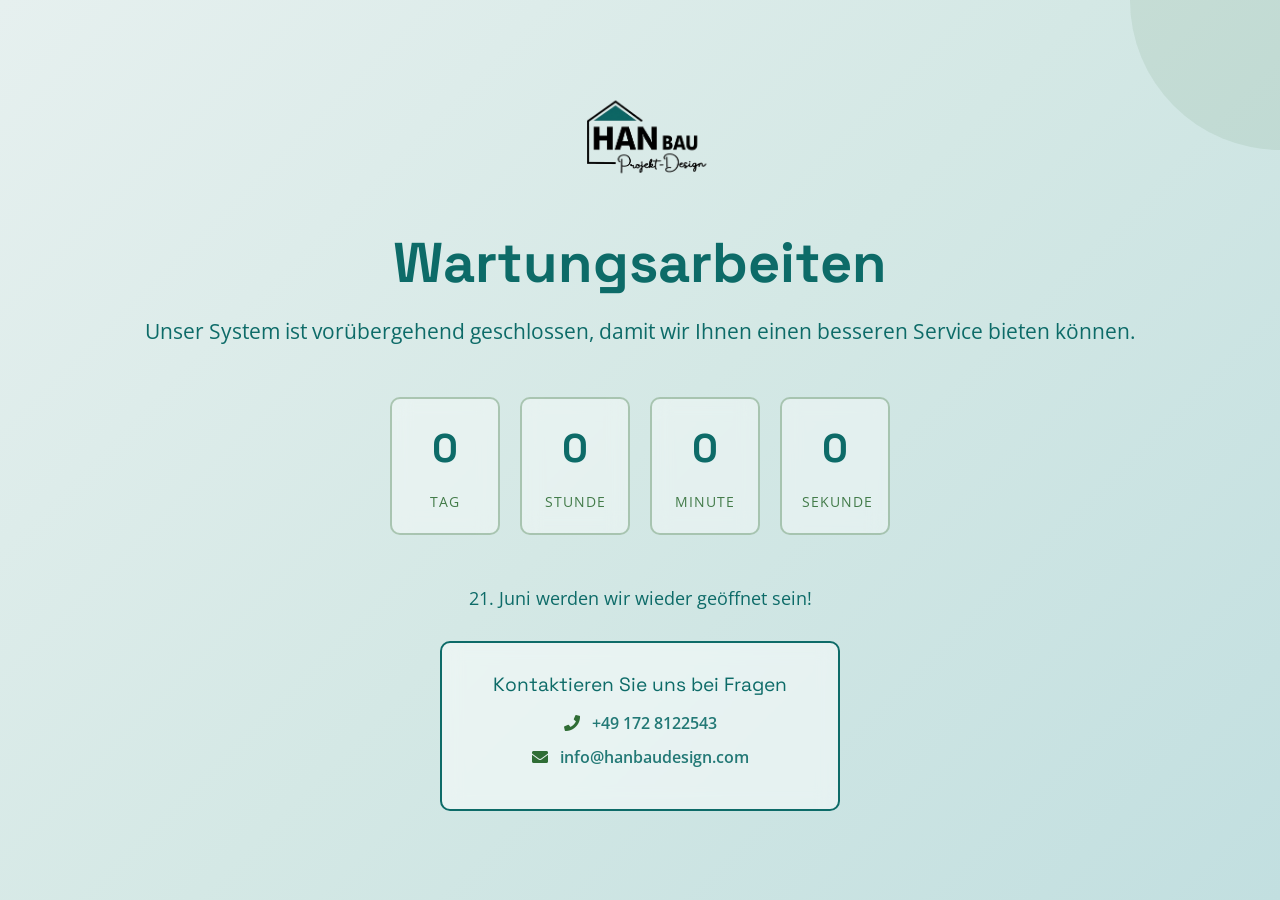
==== index.html @ e03d4353 "maintenance mode" ====
<!DOCTYPE html>
<html lang="en">

<head>
    <meta charset="utf-8">
    <title>HANBAU Project - Design</title>
    <meta content="width=device-width, initial-scale=1.0" name="viewport">
    <meta content="" name="keywords">
    <meta content="" name="description">
    <script>
        // Bakım modu aktif ise maintenance.html'e yönlendir
        const maintenanceMode = true; // false yaparak kapat
        if (maintenanceMode) {
            window.location.href = '/maintenance.html';
        }
    </script>
    <!-- Favicon -->
    <link href="img/favicon.ico" rel="icon">

    <!-- Google Web Fonts -->
    <link rel="preconnect" href="https://fonts.googleapis.com">
    <link rel="preconnect" href="https://fonts.gstatic.com" crossorigin>
    <link href="https://fonts.googleapis.com/css2?family=Open+Sans&family=Space+Grotesk&display=swap" rel="stylesheet">

    <!-- Icon Font Stylesheet -->
    <link href="https://cdnjs.cloudflare.com/ajax/libs/font-awesome/5.10.0/css/all.min.css" rel="stylesheet">
    <link href="https://cdn.jsdelivr.net/npm/bootstrap-icons@1.4.1/font/bootstrap-icons.css" rel="stylesheet">

    <!-- Libraries Stylesheet -->
    <link href="lib/animate/animate.min.css" rel="stylesheet">
    <link href="lib/owlcarousel/assets/owl.carousel.min.css" rel="stylesheet">

    <!-- Customized Bootstrap Stylesheet -->
    <link href="css/bootstrap.min.css" rel="stylesheet">

    <!-- Template Stylesheet -->
    <link href="css/style.css" rel="stylesheet">
</head>

<body>
    <!-- Spinner Start -->
    <div id="spinner"
        class="show bg-white position-fixed translate-middle w-100 vh-100 top-50 start-50 d-flex align-items-center justify-content-center">
        <div class="spinner-grow text-primary" style="width: 3rem; height: 3rem;" role="status">
            <span class="sr-only">Loading...</span>
        </div>
    </div>
    <!-- Spinner End -->


    <!-- Navbar Start -->
    <div class="container-fluid sticky-top">
        <div class="container">
            <nav class="navbar navbar-expand-lg navbar-light border-bottom border-2 border-white py-0">
                <div class="container-fluid p-0"> <a href="index.html"
                        class="navbar-brand d-flex align-items-center m-0 p-0" style="line-height: 0;">
                        <img class="img-fluid" src="img/hanbau.png" alt="HANBAU Logo"
                            style="height: 100px; width: auto; margin-top: -5px; margin-bottom: -5px;">


                    </a>
                    <button type="button" class="navbar-toggler ms-auto me-0" data-bs-toggle="collapse"
                        data-bs-target="#navbarCollapse">
                        <span class="navbar-toggler-icon"> </span>
                    </button>
                    <!-- 
                <div class="collapse navbar-collapse" id="navbarCollapse">
                    <div class="navbar-nav ms-auto">
                        <a href="index.html" class="nav-item nav-link active">Starseite</a>
                        <a href="about.html" class="nav-item nav-link">Über Uns</a>
                        <a href="service.html" class="nav-item nav-link">Dienstleistungen</a>
                        <a href="project.html" class="nav-item nav-link">Projects</a>
                        <div class="nav-item dropdown">
                            <a href="#!" class="nav-link dropdown-toggle" data-bs-toggle="dropdown">Pages</a>
                            <div class="dropdown-menu bg-light mt-2">
                                <a href="feature.html" class="dropdown-item">Features</a>
                                <a href="team.html" class="dropdown-item">Our Team</a>
                                <a href="testimonial.html" class="dropdown-item">Testimonial</a>
                                <a href="404.html" class="dropdown-item">404 Page</a>
                            </div>
                        </div>
                        <a href="contact.html" class="nav-item nav-link">Kontakt</a>
                    </div>
                </div> -->
            </nav>
        </div>
    </div>
    <!-- Navbar End -->
    <!-- Brand Bar Start -->
    <div class="container-fluid bg-light py-2">
        <div class="container">
            <div class="d-flex justify-content-end">
                <a class="btn btn-primary btn-sm px-3 me-2" href="pdf/seramiksan.pdf" target="_blank">Seramiksan</a>
                <a class="btn btn-primary btn-sm px-3" href="pdf/turco.pdf" target="_blank">Turco</a>
            </div>
        </div>
    </div>
    <!-- Brand Bar End -->

    <!-- Hero Start -->
    <div class="container-fluid pb-5 hero-header bg-light mb-5">
        <div class="container py-5">
            <div class="row g-5 align-items-center mb-5">
                <div class="col-lg-6">
                    <h3 class="display-1 mb-4 animated slideInRight">Willkommen bei <span
                            class="text-primary">HANBAU</span>
                    </h3>
                    <h5 class="d-inline-block border border-3 border-white py-3 px-5 mb-0 animated slideInRight">
                        Renovierung, Design & Import aus einer Hand in München. </h5>
                </div>
                <div class="col-lg-6">
                    <div class="owl-carousel header-carousel animated fadeIn">
                        <img class="img-fluid" src="img/hero-slider-1.jpg" alt="">
                        <img class="img-fluid" src="img/hero-slider-2.jpg" alt="">
                        <img class="img-fluid" src="img/hero-slider-3.jpg" alt="">
                    </div>
                </div>
            </div>
            <div class="row g-5 animated fadeIn">
                <div class="col-md-6 col-lg-3">
                    <div class="d-flex align-items-center">
                        <div class="flex-shrink-0 btn-square border border-2 border-white me-3">
                            <i class="fa fa-robot text-primary"></i>
                        </div>
                        <h5 class="lh-base mb-0">Renovierung</h5>
                    </div>
                </div>
                <div class="col-md-6 col-lg-3">
                    <div class="d-flex align-items-center">
                        <div class="flex-shrink-0 btn-square border border-2 border-white me-3">
                            <i class="fa fa-robot text-primary"></i>
                        </div>
                        <h5 class="lh-base mb-0">3D Visualisierung & Rendering</h5>
                    </div>
                </div>
                <div class="col-md-6 col-lg-3">
                    <div class="d-flex align-items-center">
                        <div class="flex-shrink-0 btn-square border border-2 border-white me-3">
                            <i class="fa fa-robot text-primary"></i>
                        </div>
                        <h5 class="lh-base mb-0">Schlüsselfertiges Bauen</h5>
                    </div>
                </div>
                <div class="col-md-6 col-lg-3">
                    <div class="d-flex align-items-center">
                        <div class="flex-shrink-0 btn-square border border-2 border-white me-3">
                            <i class="fa fa-robot text-primary"></i>
                        </div>
                        <h5 class="lh-base mb-0">Import & Baustoffe</h5>
                    </div>
                </div>
            </div>
        </div>
    </div>
    <!-- Hero End -->


    <!-- About Start -->
    <div class="container-fluid py-5">
        <div class="container">
            <div class="row g-5">
                <div class="col-lg-6">
                    <div class="row">
                        <div class="col-6 wow fadeIn" data-wow-delay="0.1s">
                            <img class="img-fluid" src="img/about-1.jpg" alt="">
                        </div>
                        <div class="col-6 wow fadeIn" data-wow-delay="0.3s">
                            <img class="img-fluid h-75" src="img/about-2.jpg" alt="">
                            <div class="h-25 d-flex align-items-center text-center bg-primary px-4">
                                <h4 class="text-white lh-base mb-0">Award Winning Studio Since 1990</h4>
                            </div>
                        </div>
                    </div>
                </div>
                <div class="col-lg-6 wow fadeIn" data-wow-delay="0.5s">
                    <h1 class="mb-5">Ihre Experten für Renovierung & Design in <span
                            class="text-uppercase text-primary bg-light px-2">München</span></h1>
                    <p class="mb-4">Von der fotorealistischen 3D-Visualisierung bis zur schlüsselfertigen Übergabe Ihres
                        Projekts – wir realisieren Wohnträume und Gewerbeflächen auf höchstem Niveau. Mit unserem
                        Eigenimport an erstklassigen Fliesen und Bauchemie garantieren wir Qualität aus einer Hand.</p>
                    <div class="row g-3">
                        <div class="col-sm-4">
                            <h6 class="mb-3"><i class="fa fa-check text-primary me-2"></i>Planen</h6>
                        </div>
                        <div class="col-sm-4">
                            <h6 class="mb-3"><i class="fa fa-check text-primary me-2"></i>Bauen</h6>
                        </div>
                        <div class="col-sm-4">
                            <h6 class="mb-3"><i class="fa fa-check text-primary me-2"></i>Beliefern</h6>
                        </div>
                    </div>
                    <div class="d-flex align-items-center mt-5">
                        <a class="btn btn-primary px-4 me-2" href="#!">Read More</a>
                        <a class="btn btn-outline-primary btn-square border-2 me-2" href="#!"><i
                                class="fab fa-facebook-f"></i></a>
                        <a class="btn btn-outline-primary btn-square border-2 me-2" href="#!"><i
                                class="fab fa-twitter"></i></a>
                        <a class="btn btn-outline-primary btn-square border-2 me-2" href="#!"><i
                                class="fab fa-instagram"></i></a>
                        <a class="btn btn-outline-primary btn-square border-2" href="#!"><i
                                class="fab fa-linkedin-in"></i></a>
                    </div>
                </div>
            </div>
        </div>
    </div>
    <!-- About End -->


    <!-- Feature Start -->
    <div class="container-fluid py-5">
        <div class="container">
            <div class="text-center wow fadeIn" data-wow-delay="0.1s">
                <h1 class="mb-5">Warum <span class="text-uppercase text-primary bg-light px-2">Hanbau?</span>
                </h1>
            </div>
            <div class="row g-5 align-items-center text-center">
                <div class="col-md-6 col-lg-4 wow fadeIn" data-wow-delay="0.3s">
                    <i class="fa fa-tasks fa-5x text-primary mb-4"></i>
                    <h4>Alles aus einer Hand</h4>
                    <p class="mb-0">Planung, Ausführung und Materialbeschaffung ohne Schnittstellenverluste.</p>
                </div>
                <div class="col-md-6 col-lg-4 wow fadeIn" data-wow-delay="0.1s">
                    <i class="fa fa-check  -alt fa-5x text-primary mb-4"></i>
                    <h4>Lokale Renovierung in München</h4>
                    <p class="mb-0">Mit über 35 Jahren Erfahrung bieten wir Ihnen weiterhin professionellen Service.</p>
                </div>
                <div class="col-md-6 col-lg-4 wow fadeIn" data-wow-delay="0.3s">
                    <i class="fa fa-hand-holding-usd  fa-5x text-primary mb-4"></i>
                    <h4>Preis-Leistungs-Vortei</h4>
                    <p class="mb-0">Erstklassige Konditionen durch Direktimport von Fliesen und Baustoffen.</p>
                </div>


            </div>
        </div>
    </div>
    <!-- Feature End -->


    <!-- Project Start -->
    <div class="container-fluid mt-5">
        <div class="container mt-5">
            <div class="row g-0">
                <div class="col-lg-5 wow fadeIn" data-wow-delay="0.1s">
                    <div class="d-flex flex-column justify-content-center bg-primary h-100 p-5">
                        <h2 class="text-white mb-5">Unsere <span
                                class="text-uppercase text-primary bg-light px-2">Produktkataloge</span></h2>
                        <h5 class="text-white mb-0">Entdecken Sie unsere neuesten Fliesen-Kollektionen und
                            Hochleistungs-Bauchemie direkt aus eigenem Import. Jetzt Kataloge herunterladen</h5>
                        <p></p>
                        <p></p>
                        <div>
                            <a class="btn bg-light text-primary  px-4 me-2" href="pdf/seramiksan.pdf" target="_blank">Seramiksan</a>
                            <a class="btn  bg-light text-primary  px-4 me-2" href="pdf/turco.pdf" target="_blank">Turco</a>
                        </div>

                    </div>
                </div>
                <div class="col-lg-7">
                    <div class="row g-0">
                        <div class="col-md-6 col-lg-4 wow fadeIn" data-wow-delay="0.2s">
                            <div class="project-item position-relative overflow-hidden">
                                <img class="img-fluid w-100" src="img/project-1.jpg" alt="">
                                <a class="project-overlay text-decoration-none" href="#!">
                                    <h4 class="text-white">Kitchen</h4>
                                    <small class="text-white">72 Projects</small>
                                </a>
                            </div>
                        </div>
                        <div class="col-md-6 col-lg-4 wow fadeIn" data-wow-delay="0.3s">
                            <div class="project-item position-relative overflow-hidden">
                                <img class="img-fluid w-100" src="img/project-2.jpg" alt="">
                                <a class="project-overlay text-decoration-none" href="#!">
                                    <h4 class="text-white">Bathroom</h4>
                                    <small class="text-white">67 Projects</small>
                                </a>
                            </div>
                        </div>
                        <div class="col-md-6 col-lg-4 wow fadeIn" data-wow-delay="0.4s">
                            <div class="project-item position-relative overflow-hidden">
                                <img class="img-fluid w-100" src="img/project-3.jpg" alt="">
                                <a class="project-overlay text-decoration-none" href="#!">
                                    <h4 class="text-white">Bedroom</h4>
                                    <small class="text-white">53 Projects</small>
                                </a>
                            </div>
                        </div>
                        <div class="col-md-6 col-lg-4 wow fadeIn" data-wow-delay="0.5s">
                            <div class="project-item position-relative overflow-hidden">
                                <img class="img-fluid w-100" src="img/project-4.jpg" alt="">
                                <a class="project-overlay text-decoration-none" href="#!">
                                    <h4 class="text-white">Living Room</h4>
                                    <small class="text-white">33 Projects</small>
                                </a>
                            </div>
                        </div>
                        <div class="col-md-6 col-lg-4 wow fadeIn" data-wow-delay="0.6s">
                            <div class="project-item position-relative overflow-hidden">
                                <img class="img-fluid w-100" src="img/project-5.jpg" alt="">
                                <a class="project-overlay text-decoration-none" href="#!">
                                    <h4 class="text-white">Furniture</h4>
                                    <small class="text-white">87 Projects</small>
                                </a>
                            </div>
                        </div>
                        <div class="col-md-6 col-lg-4 wow fadeIn" data-wow-delay="0.7s">
                            <div class="project-item position-relative overflow-hidden">
                                <img class="img-fluid w-100" src="img/project-6.jpg" alt="">
                                <a class="project-overlay text-decoration-none" href="#!">
                                    <h4 class="text-white">Rennovation</h4>
                                    <small class="text-white">69 Projects</small>
                                </a>
                            </div>
                        </div>
                    </div>
                </div>
            </div>
        </div>
    </div>
    <!-- Project End -->


    <!-- Service Start -->
    <div class="container-fluid py-5">
        <div class="container py-5">
            <div class="row g-5 align-items-center">
                <div class="col-lg-5 wow fadeIn" data-wow-delay="0.1s">
                    <h1 class="mb-5">Unsere kreativen <span
                            class="text-uppercase text-primary bg-light px-2">Dienstleistungen</span></h1>
                    <p>Wir übernehmen die gesamte Abwicklung von Design, Projektierung, Bau/Renovierung und Ausführung
                        in München und Umgebung aus einer Hand.</p>
                    <p class="mb-5"> Wir klären den Umfang vor Ort und erstellen ein schriftliches Angebot auf Basis von
                        Aufmaßen und Leistungspositionen.Darüber hinaus integrieren wir die Beschaffung von
                        Bauchemikalien und Fliesen in denselben Plan und koordinieren so den gesamten Ablauf von
                        Beschaffung bis Ausführung.</p>
                    <div class="d-flex align-items-center bg-light">
                        <div class="btn-square flex-shrink-0 bg-primary" style="width: 100px; height: 100px;">
                            <i class="fa fa-phone fa-2x text-white"></i>
                        </div>
                        <div class="px-3">
                            <h3>+49 172 8122543</h3>
                            <span>Nutzen Sie unsere kostenlose Erstberatung für Ihr Bauvorhaben in München.</span>
                        </div>
                    </div>
                </div>
                <div class="col-lg-7">
                    <div class="row g-0">
                        <div class="col-md-6 wow fadeIn" data-wow-delay="0.2s">
                            <div class="service-item h-100 d-flex flex-column justify-content-center bg-primary">
                                <a href="#!" class="service-img position-relative mb-4">
                                    <img class="img-fluid w-100" src="img/service-1.jpg" alt="">
                                    <h3>Renovierung</h3>
                                </a>
                                <p class="mb-0">Professionelle Komplettsanierung für Wohn- und Gewerbeeinheiten in
                                    München – funktional, modern und termingerecht.</p>
                            </div>
                        </div>
                        <div class="col-md-6 wow fadeIn" data-wow-delay="0.4s">
                            <div class="service-item h-100 d-flex flex-column justify-content-center bg-light">
                                <a href="#!" class="service-img position-relative mb-4">
                                    <img class="img-fluid w-100" src="img/service-2.jpg" alt="">
                                    <h3>3D Visualisierung & Rendering</h3>
                                </a>
                                <p class="mb-0">Sehen Sie das Ergebnis, bevor der erste Stein gelegt wird. Erstklassige
                                    3D-Visualisierungen für maximale Planungssicherheit.</p>
                            </div>
                        </div>
                        <div class="col-md-6 wow fadeIn" data-wow-delay="0.6s">
                            <div class="service-item h-100 d-flex flex-column justify-content-center bg-light">
                                <a href="#!" class="service-img position-relative mb-4">
                                    <img class="img-fluid w-100" src="img/service-3.jpg" alt="">
                                    <h3>Schlüsselfertiges Bauen</h3>
                                </a>
                                <p class="mb-0">Von der ersten Skizze bis zur Schlüsselübergabe – wir übernehmen das
                                    gesamte Projektmanagement für Sie.</p>
                            </div>
                        </div>
                        <div class="col-md-6 wow fadeIn" data-wow-delay="0.8s">
                            <div class="service-item h-100 d-flex flex-column justify-content-center bg-primary">
                                <a href="#!" class="service-img position-relative mb-4">
                                    <img class="img-fluid w-100" src="img/service-4.jpg" alt="">
                                    <h3>Import & Baustoffe</h3>
                                </a>
                                <p class="mb-0">Exklusive Fliesen und hochwertige Bauchemie aus eigenem Import – für
                                    langlebige Ästhetik und höchste Beständigkeit.</p>
                            </div>
                        </div>
                    </div>
                </div>
            </div>
        </div>
    </div>
    <!-- Service End -->


    <!-- Team Start -->
    <!-- 
    <div class="container-fluid bg-light py-5">
        <div class="container py-5">
            <h1 class="mb-5">Our Professional <span class="text-uppercase text-primary bg-light px-2">Designers</span>
            </h1>
            <div class="row g-4">
                <div class="col-md-6 col-lg-3 wow fadeIn" data-wow-delay="0.1s">
                    <div class="team-item position-relative overflow-hidden">
                        <img class="img-fluid w-100" src="img/team-1.jpg" alt="">
                        <div class="team-overlay">
                            <small class="mb-2">Architect</small>
                            <h4 class="lh-base text-light">Boris Johnson</h4>
                            <div class="d-flex justify-content-center">
                                <a class="btn btn-outline-primary btn-sm-square border-2 me-2" href="#!">
                                    <i class="fab fa-facebook-f"></i>
                                </a>
                                <a class="btn btn-outline-primary btn-sm-square border-2 me-2" href="#!">
                                    <i class="fab fa-twitter"></i>
                                </a>
                                <a class="btn btn-outline-primary btn-sm-square border-2 me-2" href="#!">
                                    <i class="fab fa-instagram"></i>
                                </a>
                                <a class="btn btn-outline-primary btn-sm-square border-2 me-2" href="#!">
                                    <i class="fab fa-linkedin-in"></i>
                                </a>
                            </div>
                        </div>
                    </div>
                </div>
                <div class="col-md-6 col-lg-3 wow fadeIn" data-wow-delay="0.3s">
                    <div class="team-item position-relative overflow-hidden">
                        <img class="img-fluid w-100" src="img/team-2.jpg" alt="">
                        <div class="team-overlay">
                            <small class="mb-2">Architect</small>
                            <h4 class="lh-base text-light">Donald Pakura</h4>
                            <div class="d-flex justify-content-center">
                                <a class="btn btn-outline-primary btn-sm-square border-2 me-2" href="#!">
                                    <i class="fab fa-facebook-f"></i>
                                </a>
                                <a class="btn btn-outline-primary btn-sm-square border-2 me-2" href="#!">
                                    <i class="fab fa-twitter"></i>
                                </a>
                                <a class="btn btn-outline-primary btn-sm-square border-2 me-2" href="#!">
                                    <i class="fab fa-instagram"></i>
                                </a>
                                <a class="btn btn-outline-primary btn-sm-square border-2 me-2" href="#!">
                                    <i class="fab fa-linkedin-in"></i>
                                </a>
                            </div>
                        </div>
                    </div>
                </div>
                <div class="col-md-6 col-lg-3 wow fadeIn" data-wow-delay="0.5s">
                    <div class="team-item position-relative overflow-hidden">
                        <img class="img-fluid w-100" src="img/team-3.jpg" alt="">
                        <div class="team-overlay">
                            <small class="mb-2">Architect</small>
                            <h4 class="lh-base text-light">Bradley Gordon</h4>
                            <div class="d-flex justify-content-center">
                                <a class="btn btn-outline-primary btn-sm-square border-2 me-2" href="#!">
                                    <i class="fab fa-facebook-f"></i>
                                </a>
                                <a class="btn btn-outline-primary btn-sm-square border-2 me-2" href="#!">
                                    <i class="fab fa-twitter"></i>
                                </a>
                                <a class="btn btn-outline-primary btn-sm-square border-2 me-2" href="#!">
                                    <i class="fab fa-instagram"></i>
                                </a>
                                <a class="btn btn-outline-primary btn-sm-square border-2 me-2" href="#!">
                                    <i class="fab fa-linkedin-in"></i>
                                </a>
                            </div>
                        </div>
                    </div>
                </div>
                <div class="col-md-6 col-lg-3 wow fadeIn" data-wow-delay="0.7s">
                    <div class="team-item position-relative overflow-hidden">
                        <img class="img-fluid w-100" src="img/team-4.jpg" alt="">
                        <div class="team-overlay">
                            <small class="mb-2">Architect</small>
                            <h4 class="lh-base text-light">Alexander Bell</h4>
                            <div class="d-flex justify-content-center">
                                <a class="btn btn-outline-primary btn-sm-square border-2 me-2" href="#!">
                                    <i class="fab fa-facebook-f"></i>
                                </a>
                                <a class="btn btn-outline-primary btn-sm-square border-2 me-2" href="#!">
                                    <i class="fab fa-twitter"></i>
                                </a>
                                <a class="btn btn-outline-primary btn-sm-square border-2 me-2" href="#!">
                                    <i class="fab fa-instagram"></i>
                                </a>
                                <a class="btn btn-outline-primary btn-sm-square border-2 me-2" href="#!">
                                    <i class="fab fa-linkedin-in"></i>
                                </a>
                            </div>
                        </div>
                    </div>
                </div>
            </div>
        </div>
    </div>
    -->
    <!-- Team End -->


    <!-- Testimonial Start -->
    <!-- 
    <div class="container-xxl py-5">
        <div class="container py-5">
            <div class="row justify-content-center">
                <div class="col-md-12 col-lg-9">
                    <div class="owl-carousel testimonial-carousel wow fadeIn" data-wow-delay="0.2s">
                        <div class="testimonial-item">
                            <div class="row g-5 align-items-center">
                                <div class="col-md-6">
                                    <div class="testimonial-img">
                                        <img class="img-fluid" src="img/testimonial-1.jpg" alt="">
                                    </div>
                                </div>
                                <div class="col-md-6">
                                    <div class="testimonial-text pb-5 pb-md-0">
                                        <h3>Sustainable Material</h3>
                                        <p>Aliqu diam amet diam et eos labore. Clita erat ipsum et lorem et sit, sed
                                            stet no labore lorem sit. Sanctus clita duo justo et tempor eirmod magna
                                            dolore erat
                                            amet</p>
                                        <h5 class="mb-0">Boris Johnson</h5>
                                    </div>
                                </div>
                            </div>
                        </div>
                        <div class="testimonial-item">
                            <div class="row g-5 align-items-center">
                                <div class="col-md-6">
                                    <div class="testimonial-img">
                                        <img class="img-fluid" src="img/testimonial-2.jpg" alt="">
                                    </div>
                                </div>
                                <div class="col-md-6">
                                    <div class="testimonial-text pb-5 pb-md-0">
                                        <h3>Customer Satisfaction</h3>
                                        <p>Clita erat ipsum et lorem et sit, sed
                                            stet no labore lorem sit. Sanctus clita duo justo et tempor eirmod magna
                                            dolore erat
                                            amet</p>
                                        <h5 class="mb-0">Alexander Bell</h5>
                                    </div>
                                </div>
                            </div>
                        </div>
                        <div class="testimonial-item">
                            <div class="row g-5 align-items-center">
                                <div class="col-md-6">
                                    <div class="testimonial-img">
                                        <img class="img-fluid" src="img/testimonial-3.jpg" alt="">
                                    </div>
                                </div>
                                <div class="col-md-6">
                                    <div class="testimonial-text pb-5 pb-md-0">
                                        <h3>Budget Friendly</h3>
                                        <p>Diam amet diam et eos labore. Clita erat ipsum et lorem et sit, sed
                                            stet no labore lorem sit. Sanctus clita duo justo et tempor eirmod magna
                                            dolore erat
                                            amet</p>
                                        <h5 class="mb-0">Bradley Gordon</h5>
                                    </div>
                                </div>
                            </div>
                        </div>
                    </div>
                </div>
            </div>
        </div>
    </div>
     -->
    <!-- Testimonial End -->


    <!-- Footer Start -->
    <div class="container-fluid bg-dark text-white-50 footer pt-5">
        <div class="container py-5">
            <div class="row g-5">
                <div class="col-md-6 col-lg-3 wow fadeIn" data-wow-delay="0.1s">
                    <a href="index.html" class="d-inline-block mb-3">
                        <h1 class="text-white">HANBAU</h1>
                    </a>
                    <p class="mb-0"></p>
                </div>
                <div class="col-md-6 col-lg-3 wow fadeIn" data-wow-delay="0.3s">
                    <h5 class="text-white mb-4">Kontakt</h5>
                    <p><i class="fa fa-map-marker-alt me-3"></i>Cumhuriyet Nachbarschaft</p>
                    <p><i class="fa fa-phone-alt me-3"></i>+49 172 8122543</p>
                    <p><i class="fa fa-phone-alt me-3"></i>+90 542 5672874</p>
                    <p><i class="fa fa-envelope me-3"></i>info@hanbaudesign.com</p>
                    <div class="d-flex pt-2">
                        <a class="btn btn-outline-primary btn-square border-2 me-2" href="#!"><i
                                class="fab fa-twitter"></i></a>
                        <a class="btn btn-outline-primary btn-square border-2 me-2" href="#!"><i
                                class="fab fa-facebook-f"></i></a>
                        <a class="btn btn-outline-primary btn-square border-2 me-2" href="#!"><i
                                class="fab fa-youtube"></i></a>
                        <a class="btn btn-outline-primary btn-square border-2 me-2" href="#!"><i
                                class="fab fa-instagram"></i></a>
                        <a class="btn btn-outline-primary btn-square border-2 me-2" href="#!"><i
                                class="fab fa-linkedin-in"></i></a>
                    </div>
                </div>
                <!--
                <div class="col-md-6 col-lg-3 wow fadeIn" data-wow-delay="0.5s">
                    <h5 class="text-white mb-4">Popular Link</h5>
                    <a class="btn btn-link" href="#!">About Us</a>
                    <a class="btn btn-link" href="#!">Contact Us</a>
                    <a class="btn btn-link" href="#!">Privacy Policy</a>
                    <a class="btn btn-link" href="#!">Terms & Condition</a>
                    <a class="btn btn-link" href="#!">Career</a>
                </div>
                <div class="col-md-6 col-lg-3 wow fadeIn" data-wow-delay="0.7s">
                    <h5 class="text-white mb-4">Our Services</h5>
                    <a class="btn btn-link" href="#!">Interior Design</a>
                    <a class="btn btn-link" href="#!">Project Planning</a>
                    <a class="btn btn-link" href="#!">Renovation</a>
                    <a class="btn btn-link" href="#!">Implement</a>
                    <a class="btn btn-link" href="#!">Landscape Design</a>
                </div>-->
            </div>
        </div>
        <div class="container wow fadeIn" data-wow-delay="0.1s">
            <div class="copyright">
                <div class="row">
                    <div class="col-md-6 text-center text-md-start mb-3 mb-md-0">
                        &copy; <a class="border-bottom">info@hanbaudesign.com</a>, All Right Reserved.

                        <!--/*** This template is free as long as you keep the below author’s credit link/attribution link/backlink. ***/-->
                        <!--/*** If you'd like to use the template without the below author’s credit link/attribution link/backlink, ***/-->
                        <!--/*** you can purchase the Credit Removal License from "https://htmlcodex.com/credit-removal". ***/-->
                        Designed By <a class="border-bottom" href="">Hanbau</a>. Distributed by
                        <a class="border-bottom" href="" target="_blank">Hanbau</a>
                    </div>
                    <div class="col-md-6 text-center text-md-end">
                        <div class="footer-menu">
                            <a href="index.html">Starseite</a>
                            <a href="datenschutz.html">Datenschutz</a>
                            <a href="impressum.html">Impressum</a>
                        </div>
                    </div>
                </div>
            </div>
        </div>
    </div>
    <!-- Footer End -->


    <!-- Back to Top -->
    <a href="#!" class="btn btn-lg btn-primary btn-lg-square back-to-top"><i class="bi bi-arrow-up"></i></a>


    <!-- JavaScript Libraries -->
    <script src="https://ajax.googleapis.com/ajax/libs/jquery/3.6.1/jquery.min.js"></script>
    <script src="https://cdn.jsdelivr.net/npm/bootstrap@5.0.0/dist/js/bootstrap.bundle.min.js"></script>
    <script src="lib/wow/wow.min.js"></script>
    <script src="lib/easing/easing.min.js"></script>
    <script src="lib/waypoints/waypoints.min.js"></script>
    <script src="lib/owlcarousel/owl.carousel.min.js"></script>

    <!-- Template Javascript -->
    <script src="js/main.js"></script>
</body>

</html>
---- css/style.css ----
/********** Template CSS **********/

/*** Spinner ***/
#spinner {
    opacity: 0;
    visibility: hidden;
    transition: opacity .5s ease-out, visibility 0s linear .5s;
    z-index: 99999;
}

#spinner.show {
    transition: opacity .5s ease-out, visibility 0s linear 0s;
    visibility: visible;
    opacity: 1;
}

.back-to-top {
    position: fixed;
    display: none;
    right: 45px;
    bottom: 45px;
    z-index: 99;
}

/*** Button ***/
.btn {
    transition: .5s;
}

.btn-square {
    width: 38px;
    height: 38px;
}

.btn-sm-square {
    width: 32px;
    height: 32px;
}

.btn-lg-square {
    width: 48px;
    height: 48px;
}

.btn-square,
.btn-sm-square,
.btn-lg-square {
    padding: 0;
    display: flex;
    align-items: center;
    justify-content: center;
    font-weight: normal;
}


/*** Navbar ***/
.sticky-top {
    top: -150px;
    transition: .5s;
}

.navbar {
    padding: 15px 0;
    font-family: "Space Grotesk", sans-serif;
    font-size: 18px;
}

.navbar .navbar-nav .nav-link {
    margin-left: 30px;
    padding: 0;
    outline: none;
    color: var(--bs-dark);
}

.navbar .navbar-nav .nav-link:hover,
.navbar .navbar-nav .nav-link.active {
    color: var(--bs-primary)
}

.navbar .dropdown-toggle::after {
    border: none;
    content: "\f107";
    font-family: "Font Awesome 5 Free";
    font-weight: 900;
    vertical-align: middle;
    margin-left: 8px;
}

.navbar .dropdown-menu .dropdown-item:hover,
.navbar .dropdown-menu .dropdown-item.active {
    color: var(--bs-white);
    background: var(--bs-primary);
}

@media (max-width: 991.98px) {
    .navbar .navbar-nav .nav-link  {
        margin-left: 0;
        padding: 10px 0;
    }
}

@media (min-width: 992px) {
    .navbar .nav-item .dropdown-menu {
        display: block;
        border: none;
        margin-top: 0;
        top: 150%;
        opacity: 0;
        visibility: hidden;
        transition: .5s;
    }

    .navbar .nav-item:hover .dropdown-menu {
        top: 100%;
        visibility: visible;
        transition: .5s;
        opacity: 1;
    }
}


/*** Hero Header ***/
.hero-header {
    margin-top: -100px;
    padding-top: 150px;
    background: url(../img/hero-bg.jpg) top center no-repeat;
    background-size: cover;
}

.hero-header .breadcrumb-item+.breadcrumb-item::before {
    color: var(--light);
}

.header-carousel {
    position: relative;
    padding: 45px 90px 45px 0;
}

.header-carousel::before {
    position: absolute;
    content: "";
    top: 0;
    right: 0;
    width: calc(50% + 45px);
    height: 100%;
    background: var(--bs-primary);
    z-index: -1;
}

.header-carousel .owl-dots {
    position: absolute;
    top: 50%;
    right: 38px;
    transform: translateY(-50%);
    display: flex;
    flex-direction: column;
    align-items: center;
    justify-content: center;
}

.header-carousel .owl-dot {
    position: relative;
    display: inline-block;
    margin: 5px 0;
    width: 15px;
    height: 15px;
    border: 2px solid var(--bs-white);
    transition: .5s;
}

.header-carousel .owl-dot.active {
    height: 30px;
    background: var(--bs-white);
}


/*** About ***/
.about-img {
    position: relative;
    overflow: hidden;
}

.about-img::after {
    position: absolute;
    content: "";
    width: 100%;
    height: 100%;
    top: 0;
    left: 0;
    background: url(../img/bg-about-img.png) top left no-repeat;
    background-size: contain;
}


/*** Project ***/
.project-item img {
    transition: .5s;
}
  
.project-item:hover img {
    transform: scale(1.2);
}
  
.project-overlay {
    position: absolute;
    padding: 25px;
    width: 100%;
    height: 100%;
    top: 0;
    left: 0;
    display: flex;
    flex-direction: column;
    align-items: flex-start;
    justify-content: flex-end;
    background: linear-gradient(rgba(255, 255, 255, .1) 50%, var(--bs-dark));
    z-index: 1;
}


/*** Service ***/
.service-item {
    position: relative;
    padding: 30px 25px;
    transition: .5s;
}

.service-item.bg-primary:hover {
    background: var(--bs-light) !important;
}

.service-item.bg-primary p {
    color: var(--bs-light);
    transition: .5s;
}

.service-item.bg-primary:hover p {
    color: var(--bs-secondary);
}

.service-item.bg-light:hover {
    background: var(--bs-primary) !important;
}

.service-item.bg-light p {
    color: var(--bs-secondary);
    transition: .5s;
}

.service-item.bg-light:hover p {
    color: var(--bs-light);
}


.service-item .service-img h3 {
    position: absolute;
    top: 0;
    left: 0;
    padding: 0 12px 7px 0;
}

.service-item.bg-primary .service-img h3 {
    background: var(--bs-primary);
    color: var(--bs-white);
    transition: .5s;
}

.service-item.bg-primary:hover .service-img h3 {
    background: var(--bs-light);
    color: var(--bs-dark);
}

.service-item.bg-light .service-img h3 {
    background: var(--bs-light);
    color: var(--bs-dark);
    transition: .5s;
}

.service-item.bg-light:hover .service-img h3 {
    background: var(--bs-primary);
    color: var(--bs-white);
}


/*** Our Team ***/
.team-item img {
    transition: .5s;
}
  
.team-item:hover img {
    transform: scale(1.2);
}
  
.team-overlay {
    position: absolute;
    padding: 30px;
    width: 100%;
    height: 100%;
    top: 0;
    left: 0;
    display: flex;
    flex-direction: column;
    align-items: flex-start;
    justify-content: flex-end;
    background: linear-gradient(rgba(255, 255, 255, .1) 50%, var(--bs-dark));
    z-index: 1;
}

.team-overlay small {
    display: inline-block;
    padding: 3px 15px;
    color: var(--bs-white);
    background: var(--bs-primary);
}


/*** Testimonial ***/
.testimonial-img {
    position: relative;
    padding: 45px 0 45px 90px;
}

.testimonial-img::before {
    position: absolute;
    content: "";
    top: 0;
    left: 0;
    width: calc(50% + 45px);
    height: 100%;
    background: var(--bs-primary);
    z-index: -1;
}

.testimonial-text h5 {
    position: relative;
    padding-left: 45px;
}

.testimonial-text h5::before {
    position: absolute;
    content: "";
    top: 50%;
    left: 0;
    transform: translateY(-50%);
    width: 40px;
    height: 2px;
    background: var(--bs-primary);
}

.testimonial-carousel .owl-dots {
    position: absolute;
    height: 17px;
    bottom: 0;
    right: 0;
    left: auto;
}

.testimonial-carousel .owl-dot {
    position: relative;
    display: inline-block;
    margin-left: 10px;
    width: 15px;
    height: 15px;
    background: var(--bs-white);
    border: 2px solid var(--bs-primary);
    transition: .5s;
}

.testimonial-carousel .owl-dot.active {
    width: 30px;
    background: var(--bs-primary);
}

@media (max-width: 768px) {
    .testimonial-carousel .owl-dots {
        left: 0;
        right: auto;
    }

    .testimonial-carousel .owl-dot {
        margin-right: 10px;
        margin-left: 0;
    }
}


/*** Newsletter ***/
.newsletter {
    background: url(../img/hero-bg.jpg) bottom right no-repeat;
    background-size: cover;
}

@media (min-width: 992px) {
    .newsletter .container {
        max-width: 100% !important;
    }

    .newsletter .newsletter-text  {
        padding-right: calc(((100% - 960px) / 2) + .75rem);
    }
}

@media (min-width: 1200px) {
    .newsletter .newsletter-text  {
        padding-right: calc(((100% - 1140px) / 2) + .75rem);
    }
}

@media (min-width: 1400px) {
    .newsletter .newsletter-text  {
        padding-right: calc(((100% - 1320px) / 2) + .75rem);
    }
}


/*** Footer ***/
.footer .btn.btn-link {
    display: block;
    margin-bottom: 10px;
    padding: 0;
    text-align: left;
    color: rgba(255,255,255,.5);
    font-weight: normal;
    transition: .3s;
}

.footer .btn.btn-link:hover {
    color: var(--bs-white);
    letter-spacing: 1px;
    box-shadow: none;
}

.footer .btn.btn-link::before {
    position: relative;
    content: "\f105";
    font-family: "Font Awesome 5 Free";
    font-weight: 900;
    margin-right: 10px;
}

.footer .copyright {
    padding: 25px 0;
    font-size: 14px;
    border-top: 1px solid rgba(256, 256, 256, .1);
}

.footer .copyright a {
    color: rgba(255,255,255,.5);
}

.footer .copyright a:hover {
    color: var(--bs-white);
}

.footer .footer-menu a {
    margin-right: 15px;
    padding-right: 15px;
    border-right: 1px solid rgba(255, 255, 255, .1);
}

.footer .footer-menu a:last-child {
    margin-right: 0;
    padding-right: 0;
    border-right: none;
}
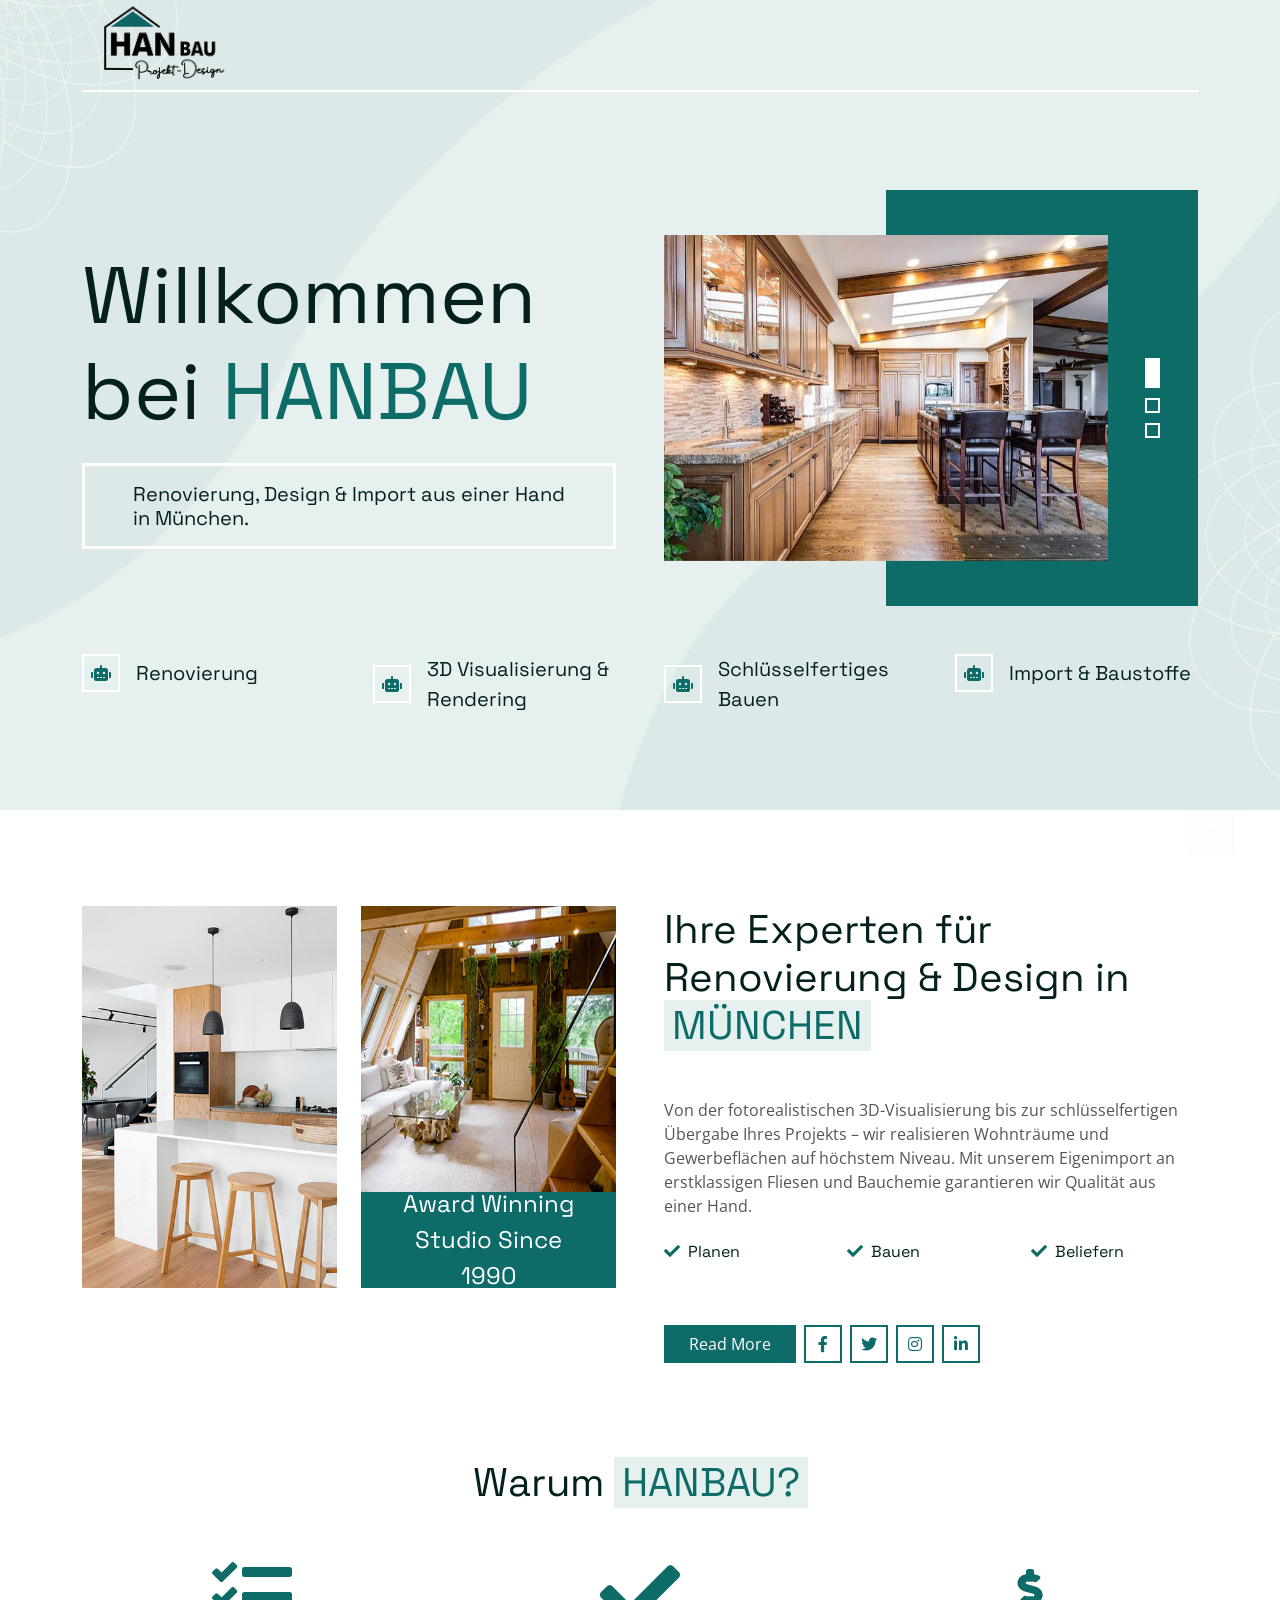
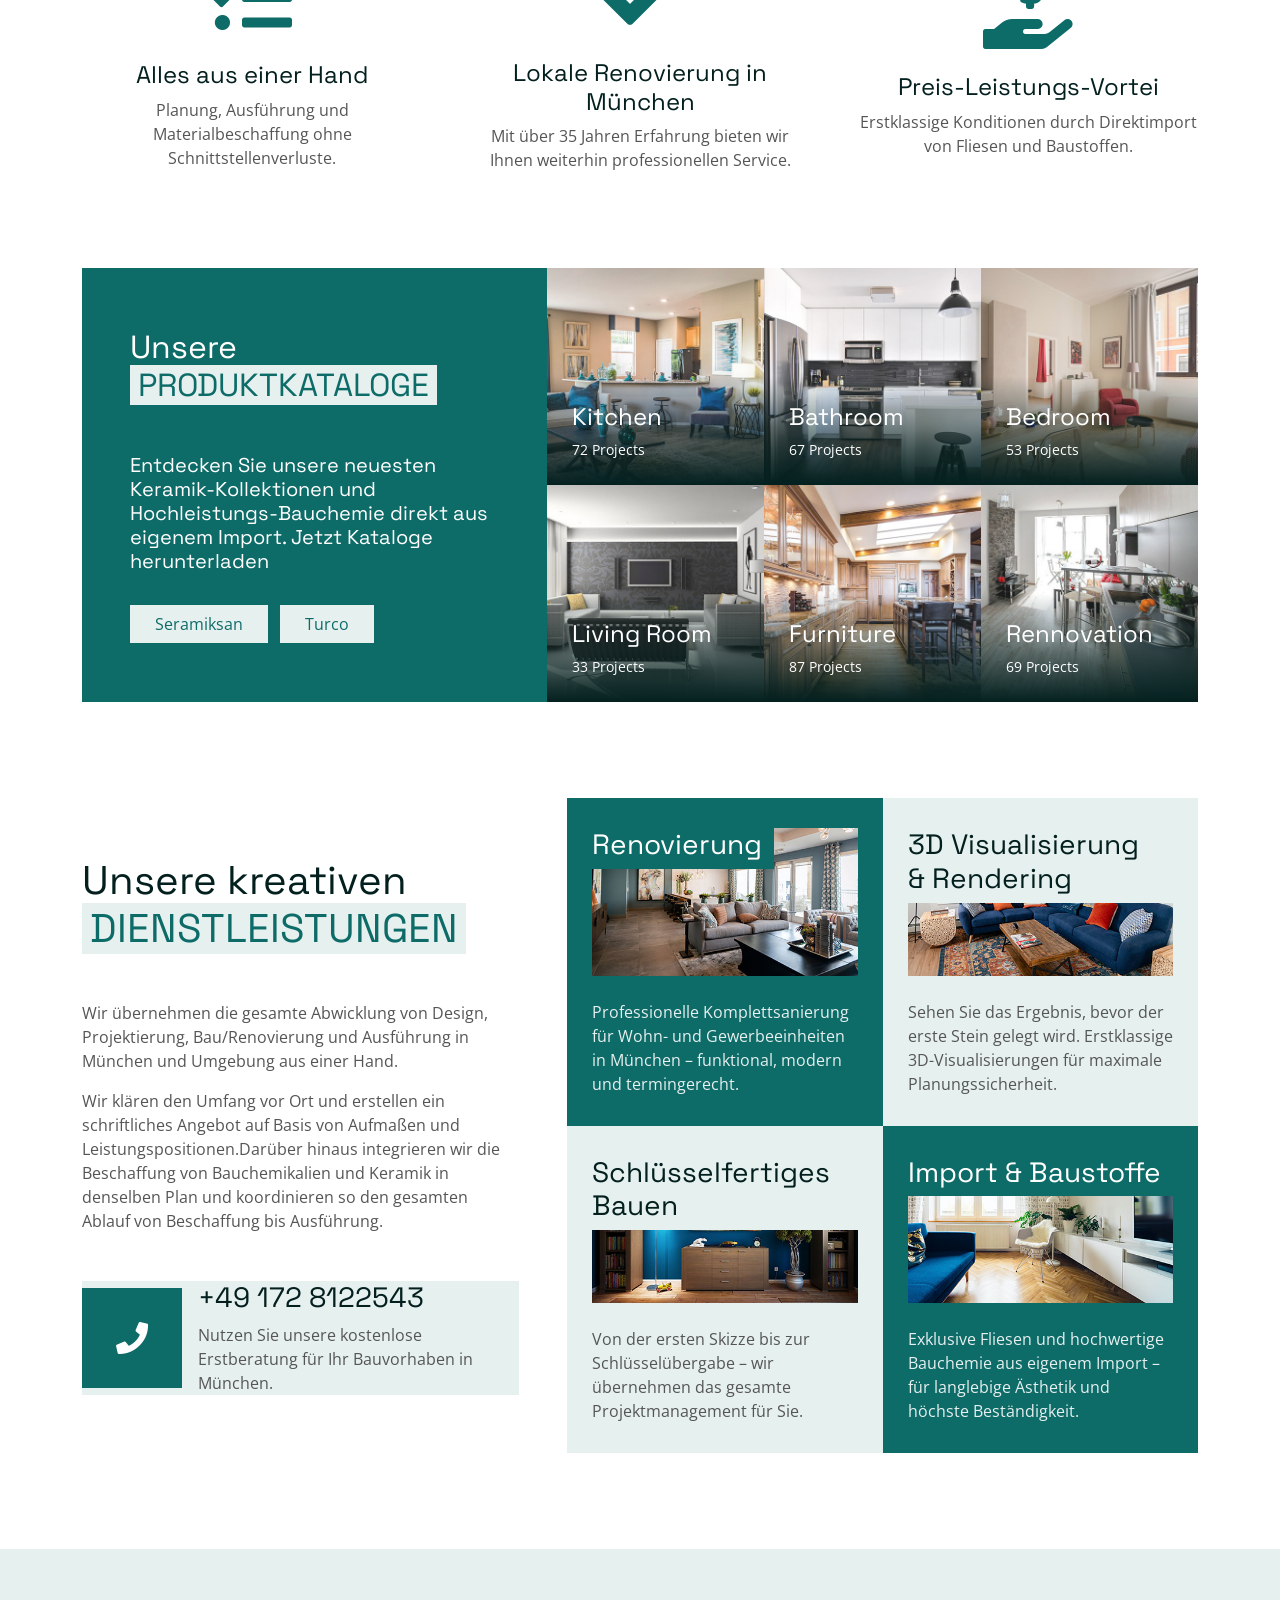
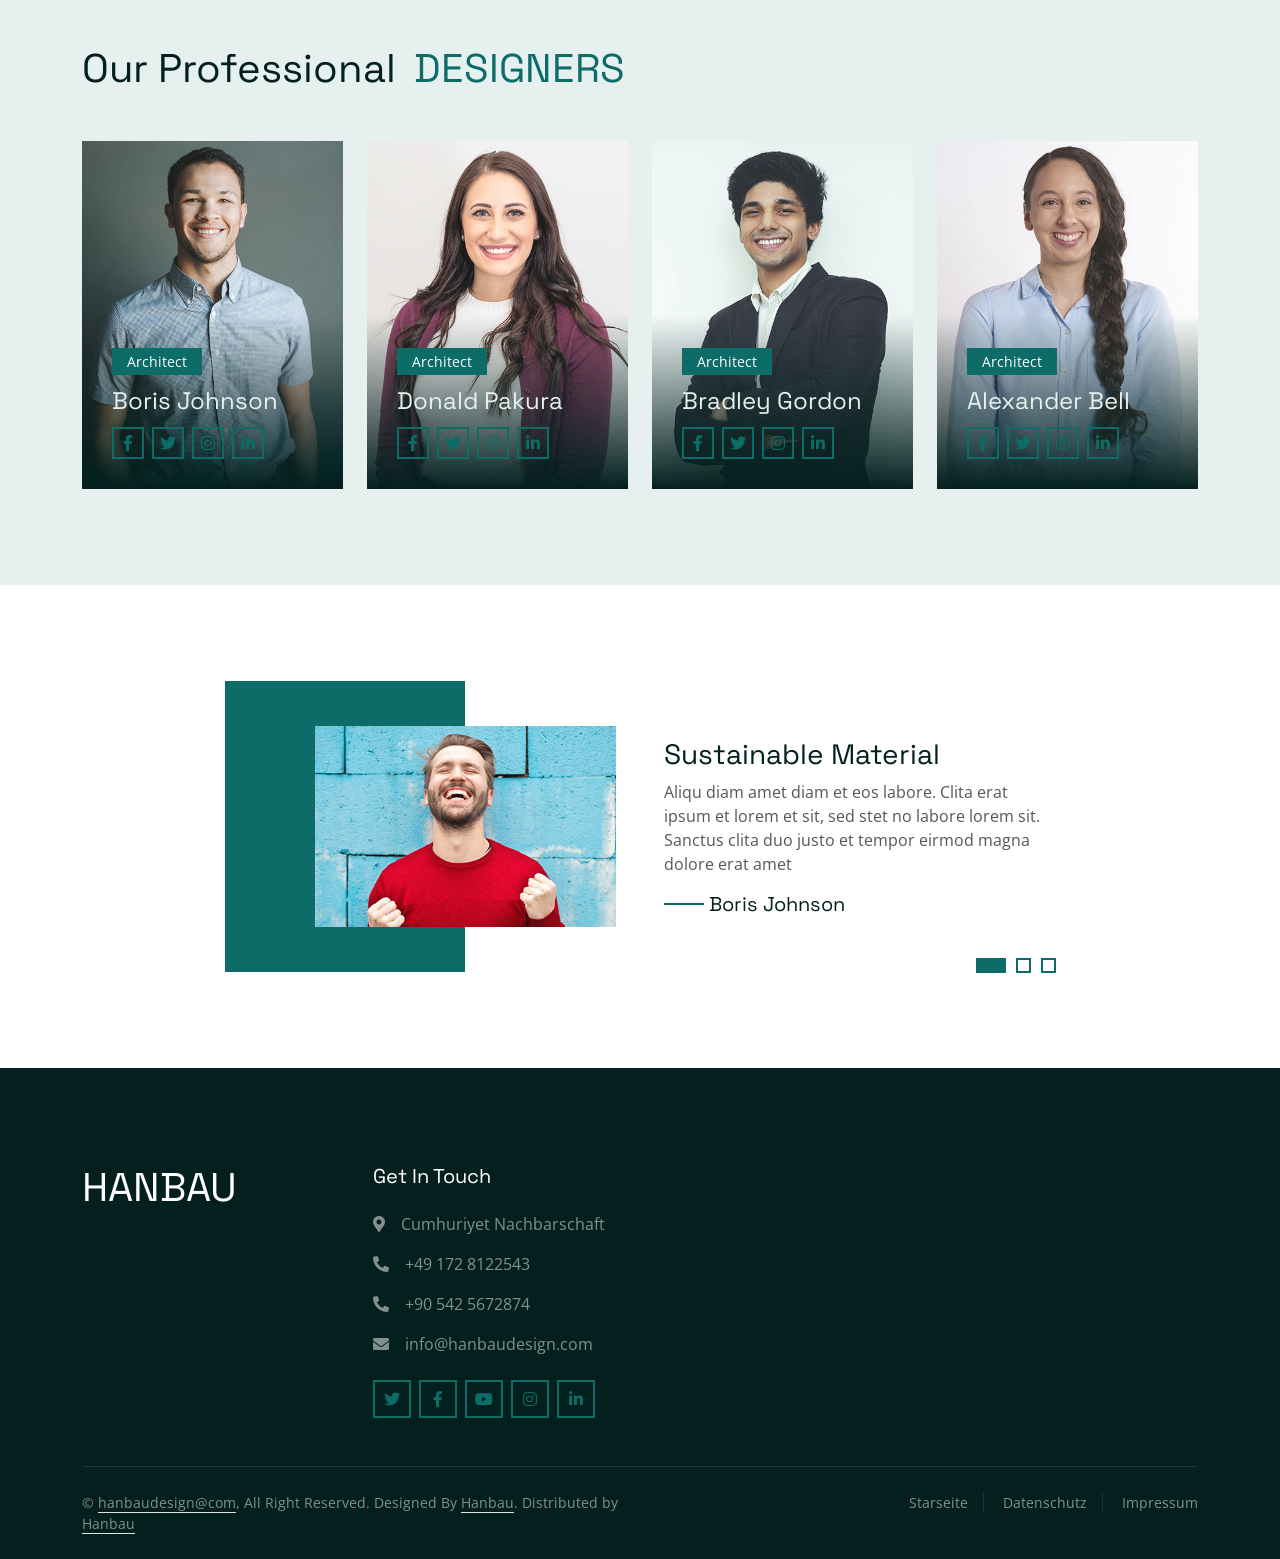
==== commit 2201d49c: "Merge remote changes" ====
--- a/index.html
+++ b/index.html
@@ -7,13 +7,7 @@
     <meta content="width=device-width, initial-scale=1.0" name="viewport">
     <meta content="" name="keywords">
     <meta content="" name="description">
-    <script>
-        // Bakım modu aktif ise maintenance.html'e yönlendir
-        const maintenanceMode = true; // false yaparak kapat
-        if (maintenanceMode) {
-            window.location.href = '/maintenance.html';
-        }
-    </script>
+
     <!-- Favicon -->
     <link href="img/favicon.ico" rel="icon">
 
@@ -51,19 +45,18 @@
     <!-- Navbar Start -->
     <div class="container-fluid sticky-top">
         <div class="container">
-            <nav class="navbar navbar-expand-lg navbar-light border-bottom border-2 border-white py-0">
-                <div class="container-fluid p-0"> <a href="index.html"
-                        class="navbar-brand d-flex align-items-center m-0 p-0" style="line-height: 0;">
-                        <img class="img-fluid" src="img/hanbau.png" alt="HANBAU Logo"
-                            style="height: 100px; width: auto; margin-top: -5px; margin-bottom: -5px;">
-
-
-                    </a>
-                    <button type="button" class="navbar-toggler ms-auto me-0" data-bs-toggle="collapse"
-                        data-bs-target="#navbarCollapse">
-                        <span class="navbar-toggler-icon"> </span>
-                    </button>
-                    <!-- 
+          <nav class="navbar navbar-expand-lg navbar-light border-bottom border-2 border-white py-0"> 
+            <div class="container-fluid p-0"> <a href="index.html" class="navbar-brand d-flex align-items-center m-0 p-0" style="line-height: 0;">
+                    <img class="img-fluid" src="img/hanbau.png" alt="HANBAU Logo" 
+                         style="height: 100px; width: auto; margin-top: -5px; margin-bottom: -5px;">
+                    
+
+                </a>
+                <button type="button" class="navbar-toggler ms-auto me-0" data-bs-toggle="collapse"
+                    data-bs-target="#navbarCollapse">
+                    <span class="navbar-toggler-icon"> </span>
+                </button>
+                <!-- 
                 <div class="collapse navbar-collapse" id="navbarCollapse">
                     <div class="navbar-nav ms-auto">
                         <a href="index.html" class="nav-item nav-link active">Starseite</a>
@@ -86,25 +79,15 @@
         </div>
     </div>
     <!-- Navbar End -->
-    <!-- Brand Bar Start -->
-    <div class="container-fluid bg-light py-2">
-        <div class="container">
-            <div class="d-flex justify-content-end">
-                <a class="btn btn-primary btn-sm px-3 me-2" href="pdf/seramiksan.pdf" target="_blank">Seramiksan</a>
-                <a class="btn btn-primary btn-sm px-3" href="pdf/turco.pdf" target="_blank">Turco</a>
-            </div>
-        </div>
-    </div>
-    <!-- Brand Bar End -->
+
 
     <!-- Hero Start -->
     <div class="container-fluid pb-5 hero-header bg-light mb-5">
         <div class="container py-5">
             <div class="row g-5 align-items-center mb-5">
                 <div class="col-lg-6">
-                    <h3 class="display-1 mb-4 animated slideInRight">Willkommen bei <span
-                            class="text-primary">HANBAU</span>
-                    </h3>
+                    <h3 class="display-1 mb-4 animated slideInRight">Willkommen bei <span class="text-primary">HANBAU</span>
+                        </h3>
                     <h5 class="d-inline-block border border-3 border-white py-3 px-5 mb-0 animated slideInRight">
                         Renovierung, Design & Import aus einer Hand in München. </h5>
                 </div>
@@ -173,11 +156,8 @@
                     </div>
                 </div>
                 <div class="col-lg-6 wow fadeIn" data-wow-delay="0.5s">
-                    <h1 class="mb-5">Ihre Experten für Renovierung & Design in <span
-                            class="text-uppercase text-primary bg-light px-2">München</span></h1>
-                    <p class="mb-4">Von der fotorealistischen 3D-Visualisierung bis zur schlüsselfertigen Übergabe Ihres
-                        Projekts – wir realisieren Wohnträume und Gewerbeflächen auf höchstem Niveau. Mit unserem
-                        Eigenimport an erstklassigen Fliesen und Bauchemie garantieren wir Qualität aus einer Hand.</p>
+                    <h1 class="mb-5">Ihre Experten für Renovierung & Design in <span class="text-uppercase text-primary bg-light px-2">München</span></h1>
+                    <p class="mb-4">Von der fotorealistischen 3D-Visualisierung bis zur schlüsselfertigen Übergabe Ihres Projekts – wir realisieren Wohnträume und Gewerbeflächen auf höchstem Niveau. Mit unserem Eigenimport an erstklassigen Fliesen und Bauchemie garantieren wir Qualität aus einer Hand.</p>
                     <div class="row g-3">
                         <div class="col-sm-4">
                             <h6 class="mb-3"><i class="fa fa-check text-primary me-2"></i>Planen</h6>
@@ -230,8 +210,8 @@
                     <h4>Preis-Leistungs-Vortei</h4>
                     <p class="mb-0">Erstklassige Konditionen durch Direktimport von Fliesen und Baustoffen.</p>
                 </div>
-
-
+                
+               
             </div>
         </div>
     </div>
@@ -246,15 +226,12 @@
                     <div class="d-flex flex-column justify-content-center bg-primary h-100 p-5">
                         <h2 class="text-white mb-5">Unsere <span
                                 class="text-uppercase text-primary bg-light px-2">Produktkataloge</span></h2>
-                        <h5 class="text-white mb-0">Entdecken Sie unsere neuesten Fliesen-Kollektionen und
-                            Hochleistungs-Bauchemie direkt aus eigenem Import. Jetzt Kataloge herunterladen</h5>
-                        <p></p>
-                        <p></p>
-                        <div>
-                            <a class="btn bg-light text-primary  px-4 me-2" href="pdf/seramiksan.pdf" target="_blank">Seramiksan</a>
-                            <a class="btn  bg-light text-primary  px-4 me-2" href="pdf/turco.pdf" target="_blank">Turco</a>
-                        </div>
-
+                        <h5 class="text-white mb-0">Entdecken Sie unsere neuesten Keramik-Kollektionen und Hochleistungs-Bauchemie direkt aus eigenem Import. Jetzt Kataloge herunterladen</h5>
+                         <p></p>
+                         <p></p>
+                        <div><a class="btn bg-light text-primary  px-4 me-2" href="#!">Seramiksan</a>
+                        <a class="btn  bg-light text-primary  px-4 me-2" href="#!">Turco</a></div>
+                        
                     </div>
                 </div>
                 <div class="col-lg-7">
@@ -328,12 +305,8 @@
                 <div class="col-lg-5 wow fadeIn" data-wow-delay="0.1s">
                     <h1 class="mb-5">Unsere kreativen <span
                             class="text-uppercase text-primary bg-light px-2">Dienstleistungen</span></h1>
-                    <p>Wir übernehmen die gesamte Abwicklung von Design, Projektierung, Bau/Renovierung und Ausführung
-                        in München und Umgebung aus einer Hand.</p>
-                    <p class="mb-5"> Wir klären den Umfang vor Ort und erstellen ein schriftliches Angebot auf Basis von
-                        Aufmaßen und Leistungspositionen.Darüber hinaus integrieren wir die Beschaffung von
-                        Bauchemikalien und Fliesen in denselben Plan und koordinieren so den gesamten Ablauf von
-                        Beschaffung bis Ausführung.</p>
+                    <p>Wir übernehmen die gesamte Abwicklung von Design, Projektierung, Bau/Renovierung und Ausführung in München und Umgebung aus einer Hand.</p>
+                    <p class="mb-5"> Wir klären den Umfang vor Ort und erstellen ein schriftliches Angebot auf Basis von Aufmaßen und Leistungspositionen.Darüber hinaus integrieren wir die Beschaffung von Bauchemikalien und Keramik in denselben Plan und koordinieren so den gesamten Ablauf von Beschaffung bis Ausführung.</p>
                     <div class="d-flex align-items-center bg-light">
                         <div class="btn-square flex-shrink-0 bg-primary" style="width: 100px; height: 100px;">
                             <i class="fa fa-phone fa-2x text-white"></i>
@@ -352,8 +325,7 @@
                                     <img class="img-fluid w-100" src="img/service-1.jpg" alt="">
                                     <h3>Renovierung</h3>
                                 </a>
-                                <p class="mb-0">Professionelle Komplettsanierung für Wohn- und Gewerbeeinheiten in
-                                    München – funktional, modern und termingerecht.</p>
+                                <p class="mb-0">Professionelle Komplettsanierung für Wohn- und Gewerbeeinheiten in München – funktional, modern und termingerecht.</p>
                             </div>
                         </div>
                         <div class="col-md-6 wow fadeIn" data-wow-delay="0.4s">
@@ -362,8 +334,7 @@
                                     <img class="img-fluid w-100" src="img/service-2.jpg" alt="">
                                     <h3>3D Visualisierung & Rendering</h3>
                                 </a>
-                                <p class="mb-0">Sehen Sie das Ergebnis, bevor der erste Stein gelegt wird. Erstklassige
-                                    3D-Visualisierungen für maximale Planungssicherheit.</p>
+                                <p class="mb-0">Sehen Sie das Ergebnis, bevor der erste Stein gelegt wird. Erstklassige 3D-Visualisierungen für maximale Planungssicherheit.</p>
                             </div>
                         </div>
                         <div class="col-md-6 wow fadeIn" data-wow-delay="0.6s">
@@ -372,8 +343,7 @@
                                     <img class="img-fluid w-100" src="img/service-3.jpg" alt="">
                                     <h3>Schlüsselfertiges Bauen</h3>
                                 </a>
-                                <p class="mb-0">Von der ersten Skizze bis zur Schlüsselübergabe – wir übernehmen das
-                                    gesamte Projektmanagement für Sie.</p>
+                                <p class="mb-0">Von der ersten Skizze bis zur Schlüsselübergabe – wir übernehmen das gesamte Projektmanagement für Sie.</p>
                             </div>
                         </div>
                         <div class="col-md-6 wow fadeIn" data-wow-delay="0.8s">
@@ -382,8 +352,7 @@
                                     <img class="img-fluid w-100" src="img/service-4.jpg" alt="">
                                     <h3>Import & Baustoffe</h3>
                                 </a>
-                                <p class="mb-0">Exklusive Fliesen und hochwertige Bauchemie aus eigenem Import – für
-                                    langlebige Ästhetik und höchste Beständigkeit.</p>
+                                <p class="mb-0">Exklusive Fliesen und hochwertige Bauchemie aus eigenem Import – für langlebige Ästhetik und höchste Beständigkeit.</p>
                             </div>
                         </div>
                     </div>
@@ -395,7 +364,6 @@
 
 
     <!-- Team Start -->
-    <!-- 
     <div class="container-fluid bg-light py-5">
         <div class="container py-5">
             <h1 class="mb-5">Our Professional <span class="text-uppercase text-primary bg-light px-2">Designers</span>
@@ -496,12 +464,10 @@
             </div>
         </div>
     </div>
-    -->
     <!-- Team End -->
 
 
     <!-- Testimonial Start -->
-    <!-- 
     <div class="container-xxl py-5">
         <div class="container py-5">
             <div class="row justify-content-center">
@@ -569,11 +535,10 @@
             </div>
         </div>
     </div>
-     -->
     <!-- Testimonial End -->
 
 
-    <!-- Footer Start -->
+        <!-- Footer Start -->
     <div class="container-fluid bg-dark text-white-50 footer pt-5">
         <div class="container py-5">
             <div class="row g-5">
@@ -584,7 +549,7 @@
                     <p class="mb-0"></p>
                 </div>
                 <div class="col-md-6 col-lg-3 wow fadeIn" data-wow-delay="0.3s">
-                    <h5 class="text-white mb-4">Kontakt</h5>
+                    <h5 class="text-white mb-4">Get In Touch</h5>
                     <p><i class="fa fa-map-marker-alt me-3"></i>Cumhuriyet Nachbarschaft</p>
                     <p><i class="fa fa-phone-alt me-3"></i>+49 172 8122543</p>
                     <p><i class="fa fa-phone-alt me-3"></i>+90 542 5672874</p>
@@ -625,13 +590,13 @@
             <div class="copyright">
                 <div class="row">
                     <div class="col-md-6 text-center text-md-start mb-3 mb-md-0">
-                        &copy; <a class="border-bottom">info@hanbaudesign.com</a>, All Right Reserved.
+                        &copy; <a class="border-bottom" >hanbaudesign@com</a>, All Right Reserved.
 
                         <!--/*** This template is free as long as you keep the below author’s credit link/attribution link/backlink. ***/-->
                         <!--/*** If you'd like to use the template without the below author’s credit link/attribution link/backlink, ***/-->
                         <!--/*** you can purchase the Credit Removal License from "https://htmlcodex.com/credit-removal". ***/-->
-                        Designed By <a class="border-bottom" href="">Hanbau</a>. Distributed by
-                        <a class="border-bottom" href="" target="_blank">Hanbau</a>
+                        Designed By <a class="border-bottom" href="https:/hanbaudesign.com/">Hanbau</a>. Distributed by
+                        <a class="border-bottom" href="https:/hanbaudesign.com/" target="_blank">Hanbau</a>
                     </div>
                     <div class="col-md-6 text-center text-md-end">
                         <div class="footer-menu">
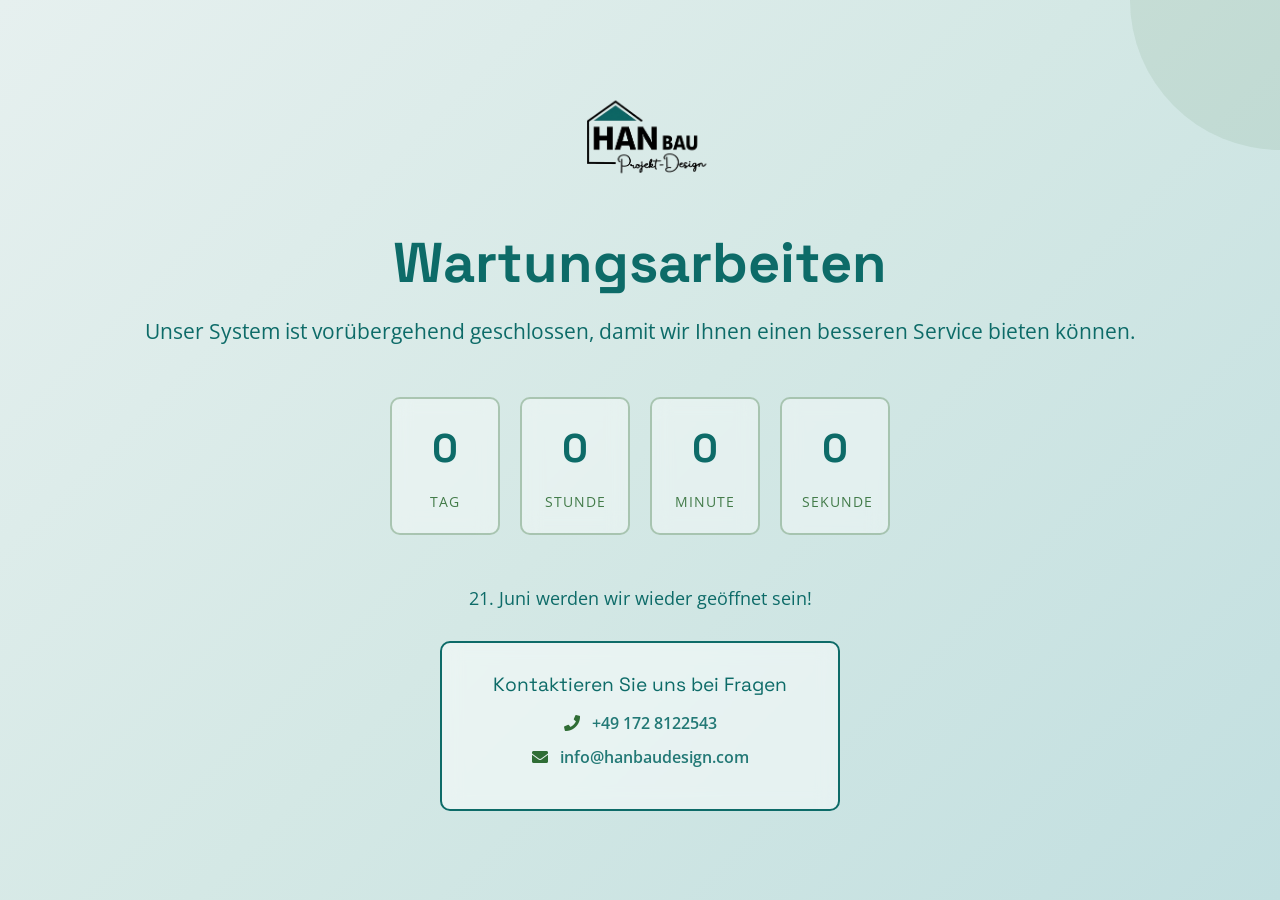
==== commit e8f52950: "maintenance true" ====
--- a/index.html
+++ b/index.html
@@ -7,7 +7,13 @@
     <meta content="width=device-width, initial-scale=1.0" name="viewport">
     <meta content="" name="keywords">
     <meta content="" name="description">
-
+    <script>
+        // Bakım modu aktif ise maintenance.html'e yönlendir
+        const maintenanceMode = true; // false yaparak kapat
+        if (maintenanceMode) {
+            window.location.href = '/maintenance.html';
+        }
+    </script>
     <!-- Favicon -->
     <link href="img/favicon.ico" rel="icon">
 
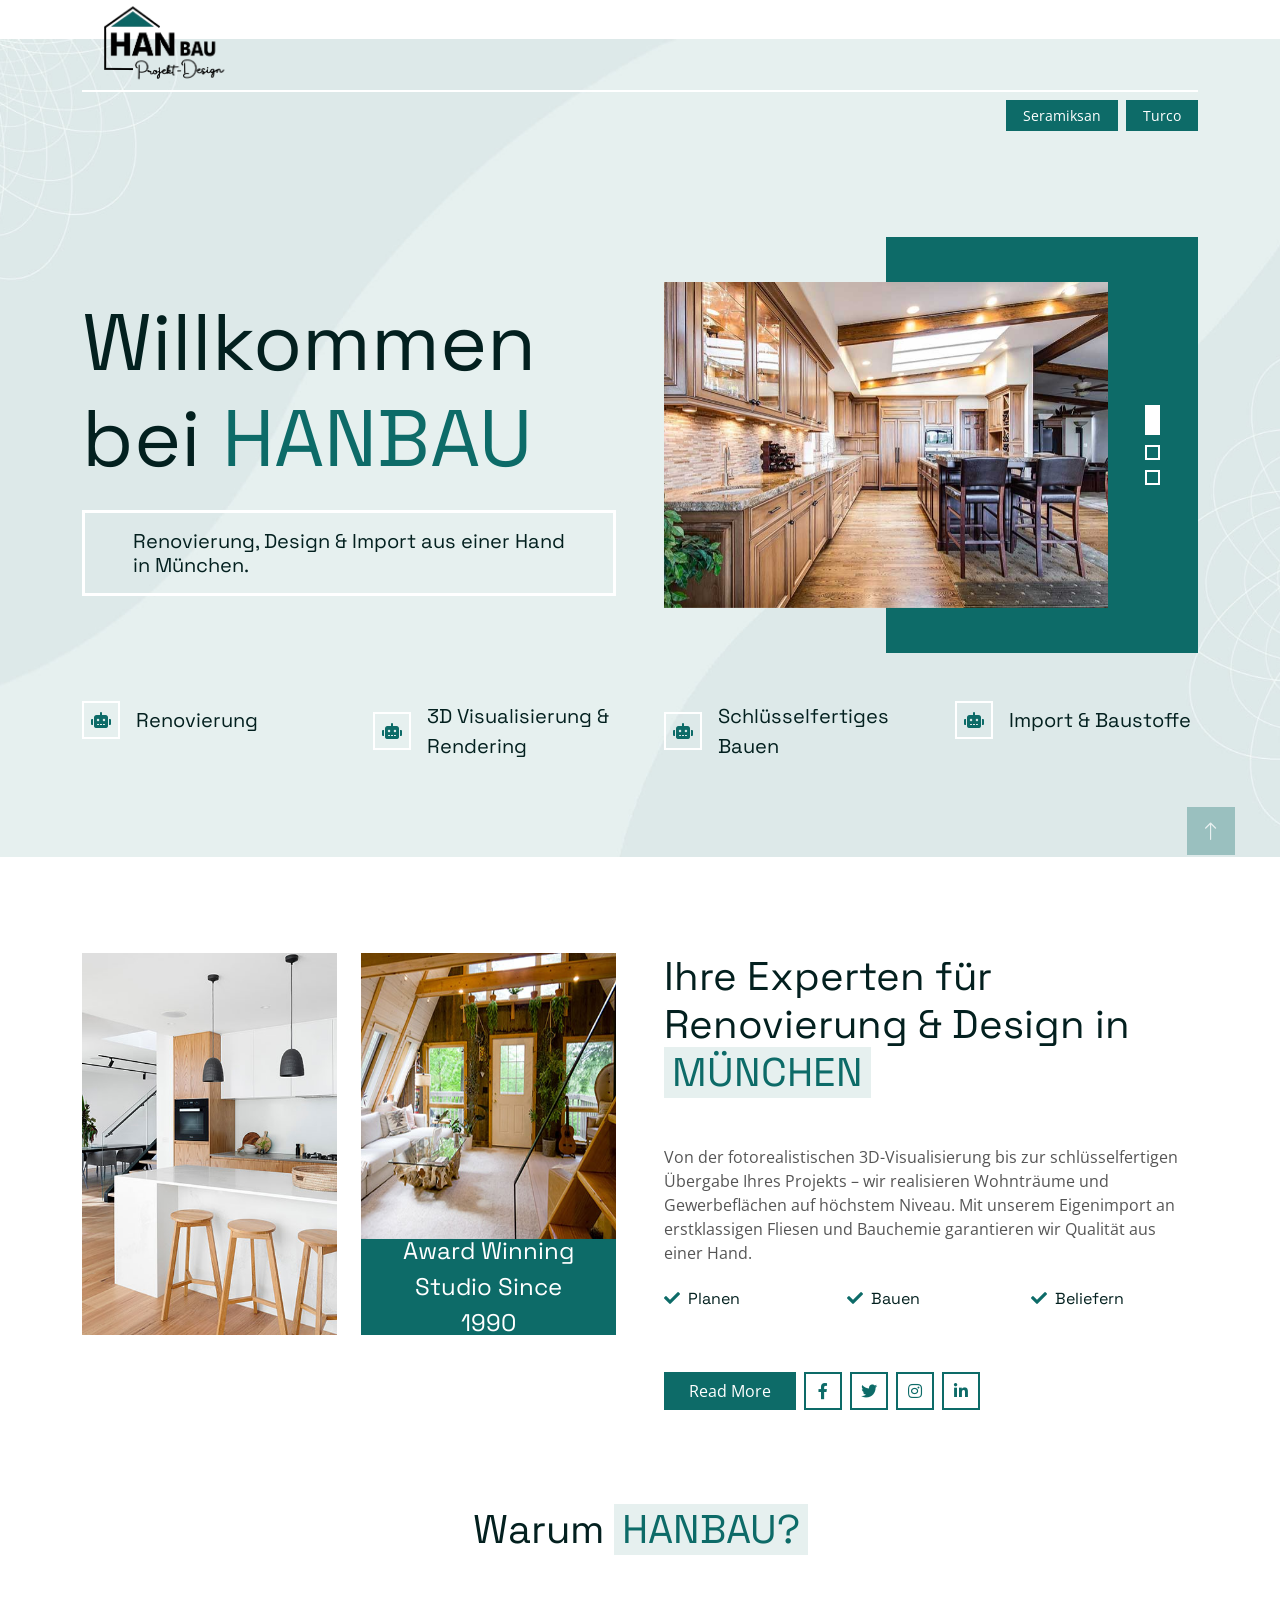
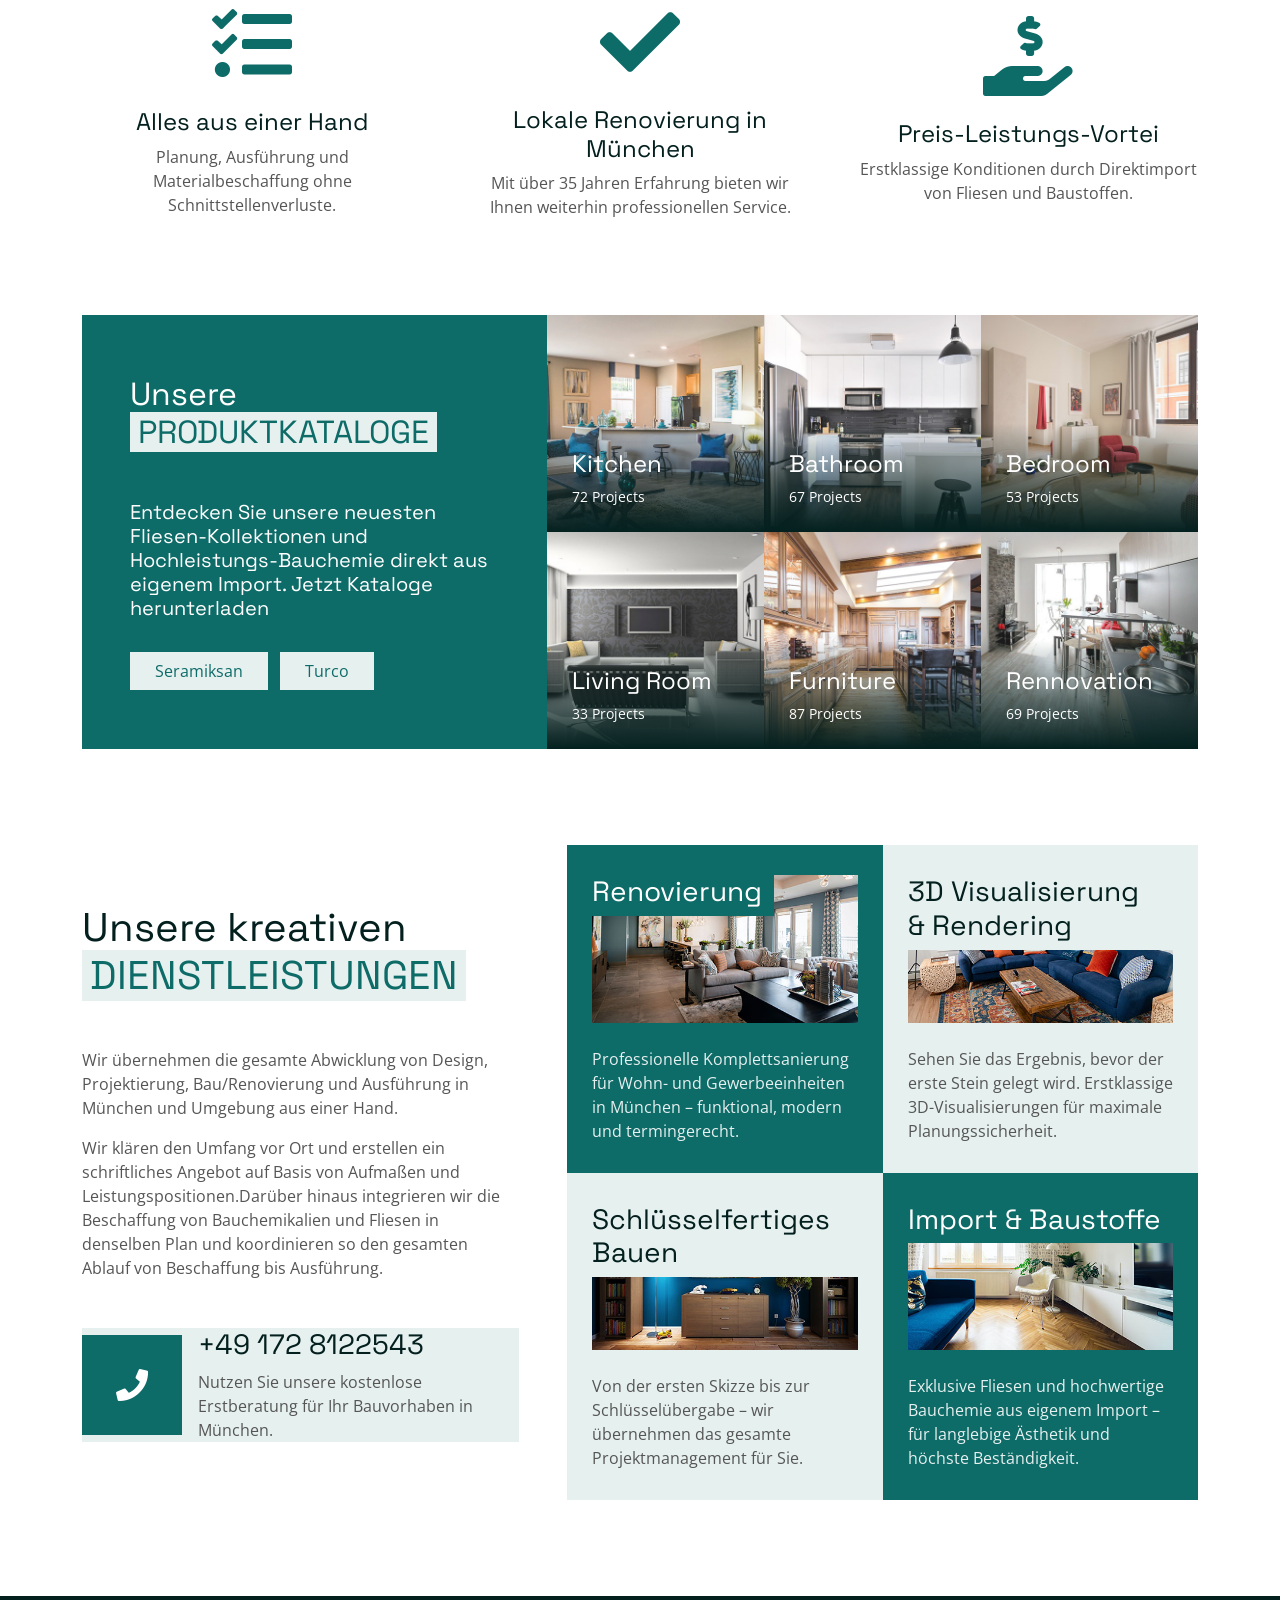
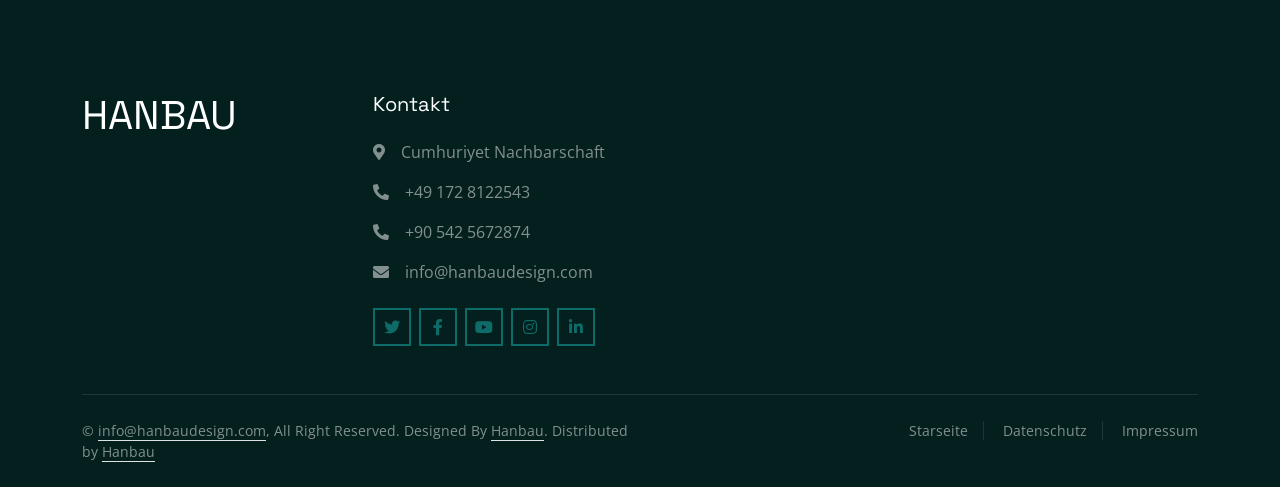
==== commit ce707cb9: "test" ====
--- a/index.html
+++ b/index.html
@@ -7,13 +7,7 @@
     <meta content="width=device-width, initial-scale=1.0" name="viewport">
     <meta content="" name="keywords">
     <meta content="" name="description">
-    <script>
-        // Bakım modu aktif ise maintenance.html'e yönlendir
-        const maintenanceMode = true; // false yaparak kapat
-        if (maintenanceMode) {
-            window.location.href = '/maintenance.html';
-        }
-    </script>
+
     <!-- Favicon -->
     <link href="img/favicon.ico" rel="icon">
 
@@ -51,18 +45,19 @@
     <!-- Navbar Start -->
     <div class="container-fluid sticky-top">
         <div class="container">
-          <nav class="navbar navbar-expand-lg navbar-light border-bottom border-2 border-white py-0"> 
-            <div class="container-fluid p-0"> <a href="index.html" class="navbar-brand d-flex align-items-center m-0 p-0" style="line-height: 0;">
-                    <img class="img-fluid" src="img/hanbau.png" alt="HANBAU Logo" 
-                         style="height: 100px; width: auto; margin-top: -5px; margin-bottom: -5px;">
-                    
-
-                </a>
-                <button type="button" class="navbar-toggler ms-auto me-0" data-bs-toggle="collapse"
-                    data-bs-target="#navbarCollapse">
-                    <span class="navbar-toggler-icon"> </span>
-                </button>
-                <!-- 
+            <nav class="navbar navbar-expand-lg navbar-light border-bottom border-2 border-white py-0">
+                <div class="container-fluid p-0"> <a href="index.html"
+                        class="navbar-brand d-flex align-items-center m-0 p-0" style="line-height: 0;">
+                        <img class="img-fluid" src="img/hanbau.png" alt="HANBAU Logo"
+                            style="height: 100px; width: auto; margin-top: -5px; margin-bottom: -5px;">
+
+
+                    </a>
+                    <button type="button" class="navbar-toggler ms-auto me-0" data-bs-toggle="collapse"
+                        data-bs-target="#navbarCollapse">
+                        <span class="navbar-toggler-icon"> </span>
+                    </button>
+                    <!-- 
                 <div class="collapse navbar-collapse" id="navbarCollapse">
                     <div class="navbar-nav ms-auto">
                         <a href="index.html" class="nav-item nav-link active">Starseite</a>
@@ -85,15 +80,25 @@
         </div>
     </div>
     <!-- Navbar End -->
-
+    <!-- Brand Bar Start -->
+    <div class="container-fluid bg-light py-2">
+        <div class="container">
+            <div class="d-flex justify-content-end">
+                <a class="btn btn-primary btn-sm px-3 me-2" href="pdf/seramiksan.pdf" target="_blank">Seramiksan</a>
+                <a class="btn btn-primary btn-sm px-3" href="pdf/turco.pdf" target="_blank">Turco</a>
+            </div>
+        </div>
+    </div>
+    <!-- Brand Bar End -->
 
     <!-- Hero Start -->
     <div class="container-fluid pb-5 hero-header bg-light mb-5">
         <div class="container py-5">
             <div class="row g-5 align-items-center mb-5">
                 <div class="col-lg-6">
-                    <h3 class="display-1 mb-4 animated slideInRight">Willkommen bei <span class="text-primary">HANBAU</span>
-                        </h3>
+                    <h3 class="display-1 mb-4 animated slideInRight">Willkommen bei <span
+                            class="text-primary">HANBAU</span>
+                    </h3>
                     <h5 class="d-inline-block border border-3 border-white py-3 px-5 mb-0 animated slideInRight">
                         Renovierung, Design & Import aus einer Hand in München. </h5>
                 </div>
@@ -162,8 +167,11 @@
                     </div>
                 </div>
                 <div class="col-lg-6 wow fadeIn" data-wow-delay="0.5s">
-                    <h1 class="mb-5">Ihre Experten für Renovierung & Design in <span class="text-uppercase text-primary bg-light px-2">München</span></h1>
-                    <p class="mb-4">Von der fotorealistischen 3D-Visualisierung bis zur schlüsselfertigen Übergabe Ihres Projekts – wir realisieren Wohnträume und Gewerbeflächen auf höchstem Niveau. Mit unserem Eigenimport an erstklassigen Fliesen und Bauchemie garantieren wir Qualität aus einer Hand.</p>
+                    <h1 class="mb-5">Ihre Experten für Renovierung & Design in <span
+                            class="text-uppercase text-primary bg-light px-2">München</span></h1>
+                    <p class="mb-4">Von der fotorealistischen 3D-Visualisierung bis zur schlüsselfertigen Übergabe Ihres
+                        Projekts – wir realisieren Wohnträume und Gewerbeflächen auf höchstem Niveau. Mit unserem
+                        Eigenimport an erstklassigen Fliesen und Bauchemie garantieren wir Qualität aus einer Hand.</p>
                     <div class="row g-3">
                         <div class="col-sm-4">
                             <h6 class="mb-3"><i class="fa fa-check text-primary me-2"></i>Planen</h6>
@@ -216,8 +224,8 @@
                     <h4>Preis-Leistungs-Vortei</h4>
                     <p class="mb-0">Erstklassige Konditionen durch Direktimport von Fliesen und Baustoffen.</p>
                 </div>
-                
-               
+
+
             </div>
         </div>
     </div>
@@ -232,12 +240,15 @@
                     <div class="d-flex flex-column justify-content-center bg-primary h-100 p-5">
                         <h2 class="text-white mb-5">Unsere <span
                                 class="text-uppercase text-primary bg-light px-2">Produktkataloge</span></h2>
-                        <h5 class="text-white mb-0">Entdecken Sie unsere neuesten Keramik-Kollektionen und Hochleistungs-Bauchemie direkt aus eigenem Import. Jetzt Kataloge herunterladen</h5>
-                         <p></p>
-                         <p></p>
-                        <div><a class="btn bg-light text-primary  px-4 me-2" href="#!">Seramiksan</a>
-                        <a class="btn  bg-light text-primary  px-4 me-2" href="#!">Turco</a></div>
-                        
+                        <h5 class="text-white mb-0">Entdecken Sie unsere neuesten Fliesen-Kollektionen und
+                            Hochleistungs-Bauchemie direkt aus eigenem Import. Jetzt Kataloge herunterladen</h5>
+                        <p></p>
+                        <p></p>
+                        <div>
+                            <a class="btn bg-light text-primary  px-4 me-2" href="pdf/seramiksan.pdf" target="_blank">Seramiksan</a>
+                            <a class="btn  bg-light text-primary  px-4 me-2" href="pdf/turco.pdf" target="_blank">Turco</a>
+                        </div>
+
                     </div>
                 </div>
                 <div class="col-lg-7">
@@ -311,8 +322,12 @@
                 <div class="col-lg-5 wow fadeIn" data-wow-delay="0.1s">
                     <h1 class="mb-5">Unsere kreativen <span
                             class="text-uppercase text-primary bg-light px-2">Dienstleistungen</span></h1>
-                    <p>Wir übernehmen die gesamte Abwicklung von Design, Projektierung, Bau/Renovierung und Ausführung in München und Umgebung aus einer Hand.</p>
-                    <p class="mb-5"> Wir klären den Umfang vor Ort und erstellen ein schriftliches Angebot auf Basis von Aufmaßen und Leistungspositionen.Darüber hinaus integrieren wir die Beschaffung von Bauchemikalien und Keramik in denselben Plan und koordinieren so den gesamten Ablauf von Beschaffung bis Ausführung.</p>
+                    <p>Wir übernehmen die gesamte Abwicklung von Design, Projektierung, Bau/Renovierung und Ausführung
+                        in München und Umgebung aus einer Hand.</p>
+                    <p class="mb-5"> Wir klären den Umfang vor Ort und erstellen ein schriftliches Angebot auf Basis von
+                        Aufmaßen und Leistungspositionen.Darüber hinaus integrieren wir die Beschaffung von
+                        Bauchemikalien und Fliesen in denselben Plan und koordinieren so den gesamten Ablauf von
+                        Beschaffung bis Ausführung.</p>
                     <div class="d-flex align-items-center bg-light">
                         <div class="btn-square flex-shrink-0 bg-primary" style="width: 100px; height: 100px;">
                             <i class="fa fa-phone fa-2x text-white"></i>
@@ -331,7 +346,8 @@
                                     <img class="img-fluid w-100" src="img/service-1.jpg" alt="">
                                     <h3>Renovierung</h3>
                                 </a>
-                                <p class="mb-0">Professionelle Komplettsanierung für Wohn- und Gewerbeeinheiten in München – funktional, modern und termingerecht.</p>
+                                <p class="mb-0">Professionelle Komplettsanierung für Wohn- und Gewerbeeinheiten in
+                                    München – funktional, modern und termingerecht.</p>
                             </div>
                         </div>
                         <div class="col-md-6 wow fadeIn" data-wow-delay="0.4s">
@@ -340,7 +356,8 @@
                                     <img class="img-fluid w-100" src="img/service-2.jpg" alt="">
                                     <h3>3D Visualisierung & Rendering</h3>
                                 </a>
-                                <p class="mb-0">Sehen Sie das Ergebnis, bevor der erste Stein gelegt wird. Erstklassige 3D-Visualisierungen für maximale Planungssicherheit.</p>
+                                <p class="mb-0">Sehen Sie das Ergebnis, bevor der erste Stein gelegt wird. Erstklassige
+                                    3D-Visualisierungen für maximale Planungssicherheit.</p>
                             </div>
                         </div>
                         <div class="col-md-6 wow fadeIn" data-wow-delay="0.6s">
@@ -349,7 +366,8 @@
                                     <img class="img-fluid w-100" src="img/service-3.jpg" alt="">
                                     <h3>Schlüsselfertiges Bauen</h3>
                                 </a>
-                                <p class="mb-0">Von der ersten Skizze bis zur Schlüsselübergabe – wir übernehmen das gesamte Projektmanagement für Sie.</p>
+                                <p class="mb-0">Von der ersten Skizze bis zur Schlüsselübergabe – wir übernehmen das
+                                    gesamte Projektmanagement für Sie.</p>
                             </div>
                         </div>
                         <div class="col-md-6 wow fadeIn" data-wow-delay="0.8s">
@@ -358,7 +376,8 @@
                                     <img class="img-fluid w-100" src="img/service-4.jpg" alt="">
                                     <h3>Import & Baustoffe</h3>
                                 </a>
-                                <p class="mb-0">Exklusive Fliesen und hochwertige Bauchemie aus eigenem Import – für langlebige Ästhetik und höchste Beständigkeit.</p>
+                                <p class="mb-0">Exklusive Fliesen und hochwertige Bauchemie aus eigenem Import – für
+                                    langlebige Ästhetik und höchste Beständigkeit.</p>
                             </div>
                         </div>
                     </div>
@@ -370,6 +389,7 @@
 
 
     <!-- Team Start -->
+    <!-- 
     <div class="container-fluid bg-light py-5">
         <div class="container py-5">
             <h1 class="mb-5">Our Professional <span class="text-uppercase text-primary bg-light px-2">Designers</span>
@@ -470,10 +490,12 @@
             </div>
         </div>
     </div>
+    -->
     <!-- Team End -->
 
 
     <!-- Testimonial Start -->
+    <!-- 
     <div class="container-xxl py-5">
         <div class="container py-5">
             <div class="row justify-content-center">
@@ -541,10 +563,11 @@
             </div>
         </div>
     </div>
+     -->
     <!-- Testimonial End -->
 
 
-        <!-- Footer Start -->
+    <!-- Footer Start -->
     <div class="container-fluid bg-dark text-white-50 footer pt-5">
         <div class="container py-5">
             <div class="row g-5">
@@ -555,7 +578,7 @@
                     <p class="mb-0"></p>
                 </div>
                 <div class="col-md-6 col-lg-3 wow fadeIn" data-wow-delay="0.3s">
-                    <h5 class="text-white mb-4">Get In Touch</h5>
+                    <h5 class="text-white mb-4">Kontakt</h5>
                     <p><i class="fa fa-map-marker-alt me-3"></i>Cumhuriyet Nachbarschaft</p>
                     <p><i class="fa fa-phone-alt me-3"></i>+49 172 8122543</p>
                     <p><i class="fa fa-phone-alt me-3"></i>+90 542 5672874</p>
@@ -596,13 +619,13 @@
             <div class="copyright">
                 <div class="row">
                     <div class="col-md-6 text-center text-md-start mb-3 mb-md-0">
-                        &copy; <a class="border-bottom" >hanbaudesign@com</a>, All Right Reserved.
+                        &copy; <a class="border-bottom">info@hanbaudesign.com</a>, All Right Reserved.
 
                         <!--/*** This template is free as long as you keep the below author’s credit link/attribution link/backlink. ***/-->
                         <!--/*** If you'd like to use the template without the below author’s credit link/attribution link/backlink, ***/-->
                         <!--/*** you can purchase the Credit Removal License from "https://htmlcodex.com/credit-removal". ***/-->
-                        Designed By <a class="border-bottom" href="https:/hanbaudesign.com/">Hanbau</a>. Distributed by
-                        <a class="border-bottom" href="https:/hanbaudesign.com/" target="_blank">Hanbau</a>
+                        Designed By <a class="border-bottom" href="">Hanbau</a>. Distributed by
+                        <a class="border-bottom" href="" target="_blank">Hanbau</a>
                     </div>
                     <div class="col-md-6 text-center text-md-end">
                         <div class="footer-menu">
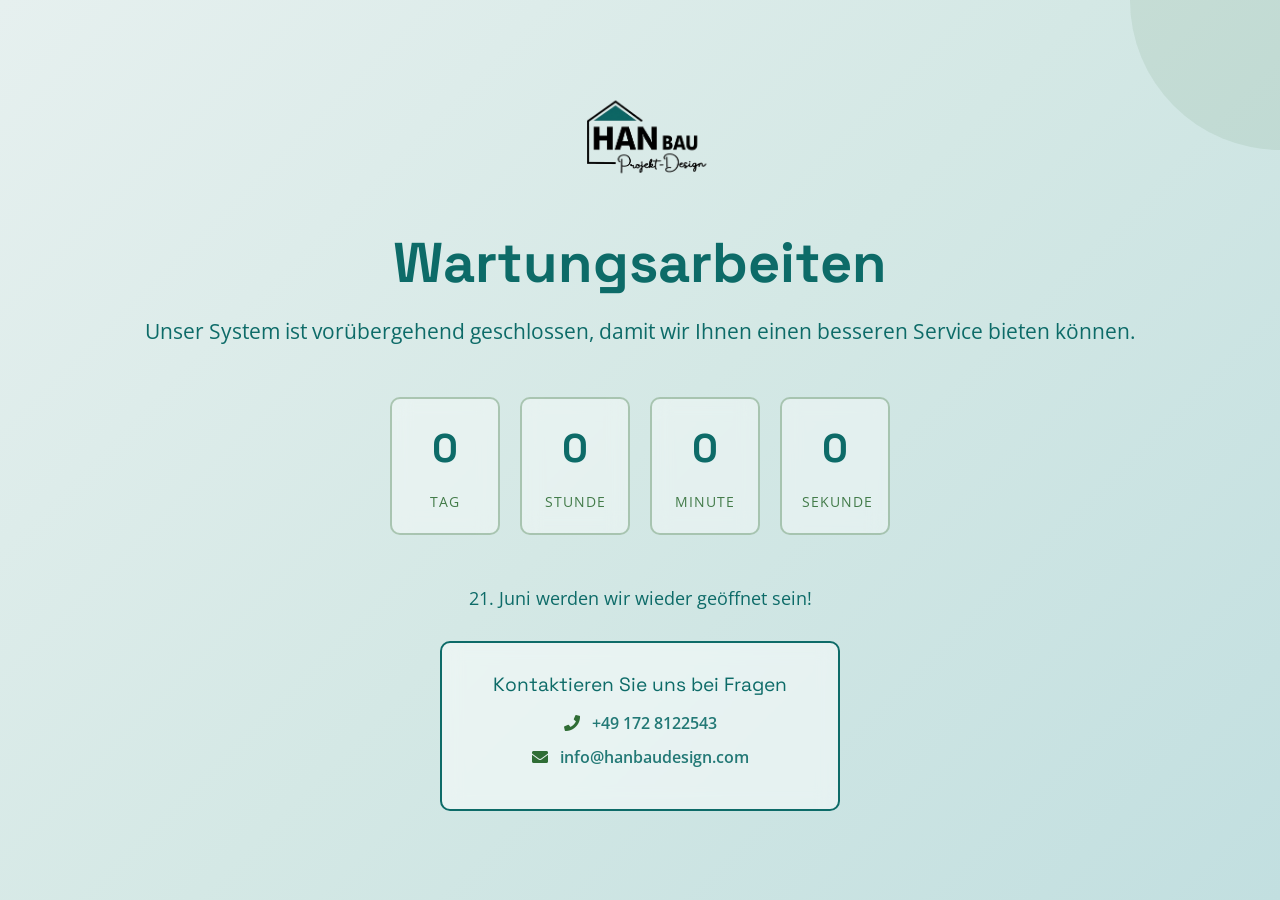
==== commit a00349c8: "true" ====
--- a/index.html
+++ b/index.html
@@ -7,7 +7,13 @@
     <meta content="width=device-width, initial-scale=1.0" name="viewport">
     <meta content="" name="keywords">
     <meta content="" name="description">
-
+    <script>
+        // Bakım modu aktif ise maintenance.html'e yönlendir
+        const maintenanceMode = true; // false yaparak kapat
+        if (maintenanceMode) {
+            window.location.href = '/maintenance.html';
+        }
+    </script>
     <!-- Favicon -->
     <link href="img/favicon.ico" rel="icon">
 
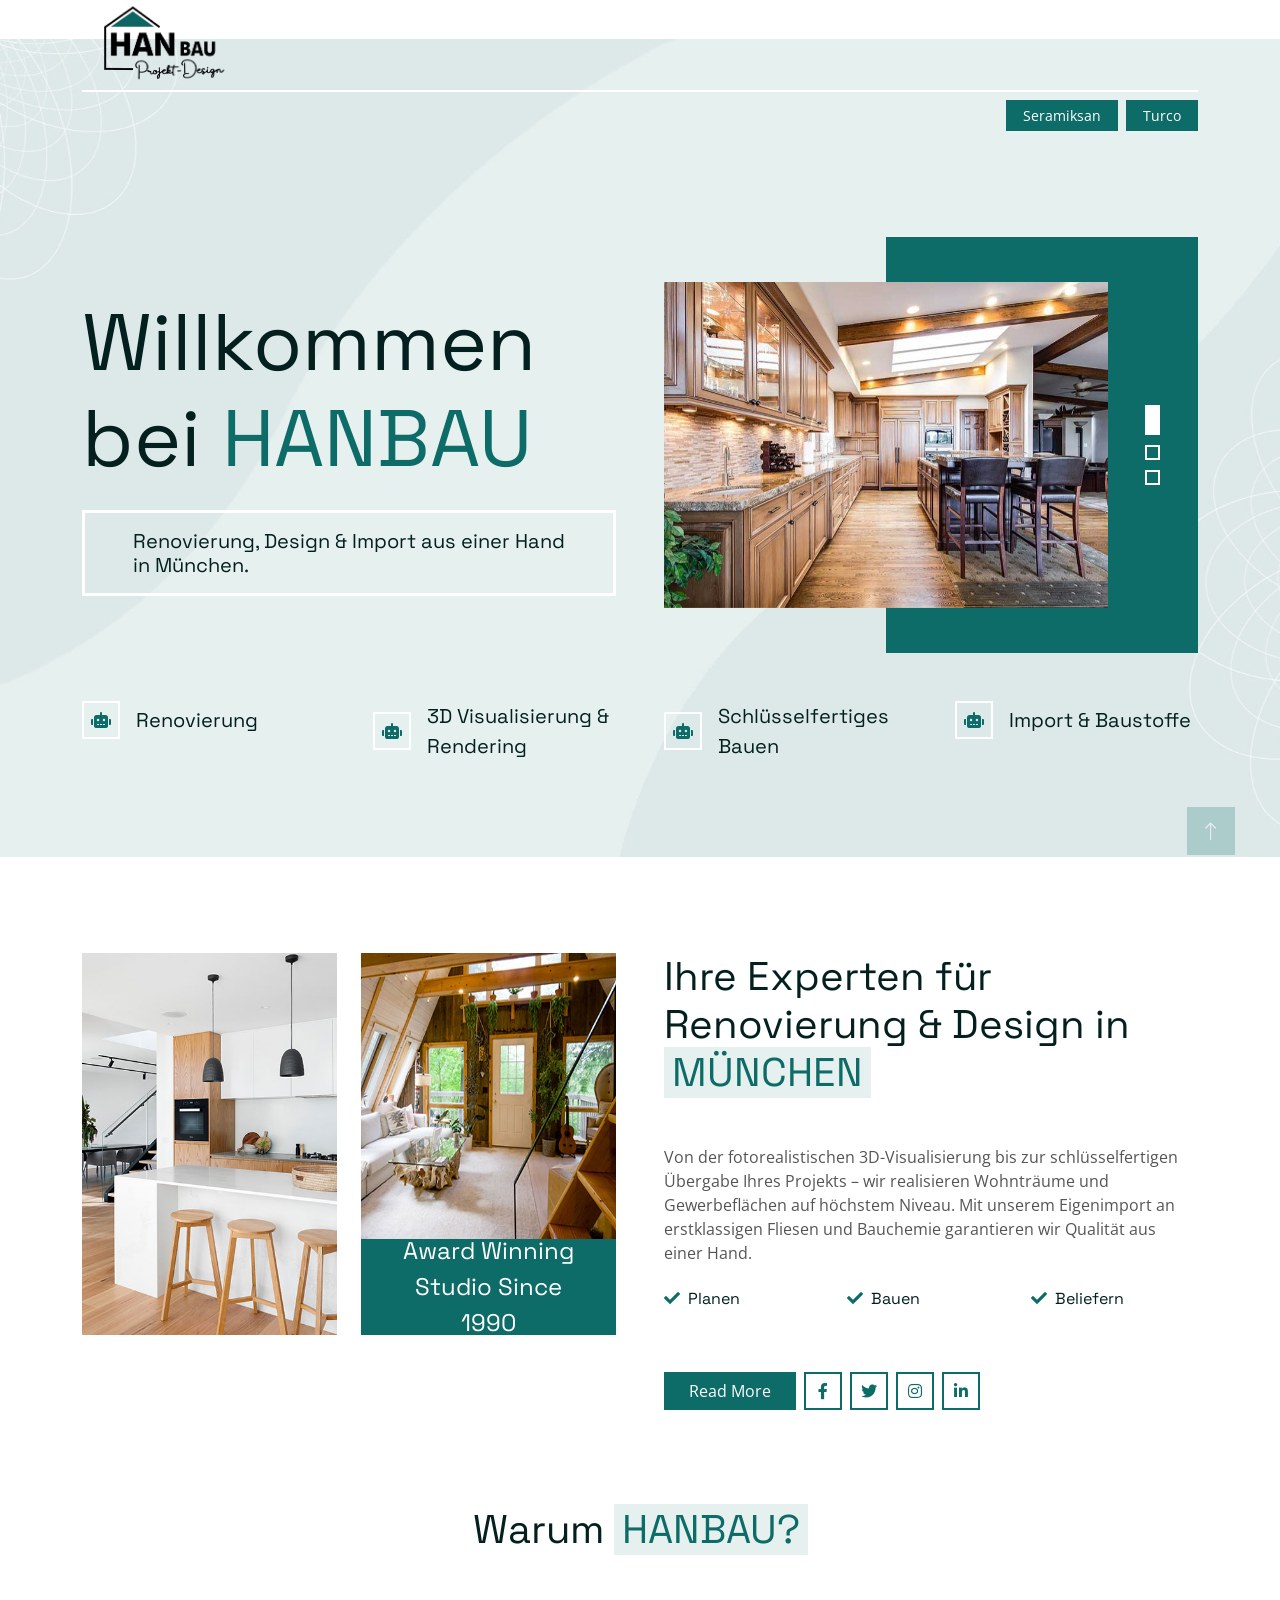
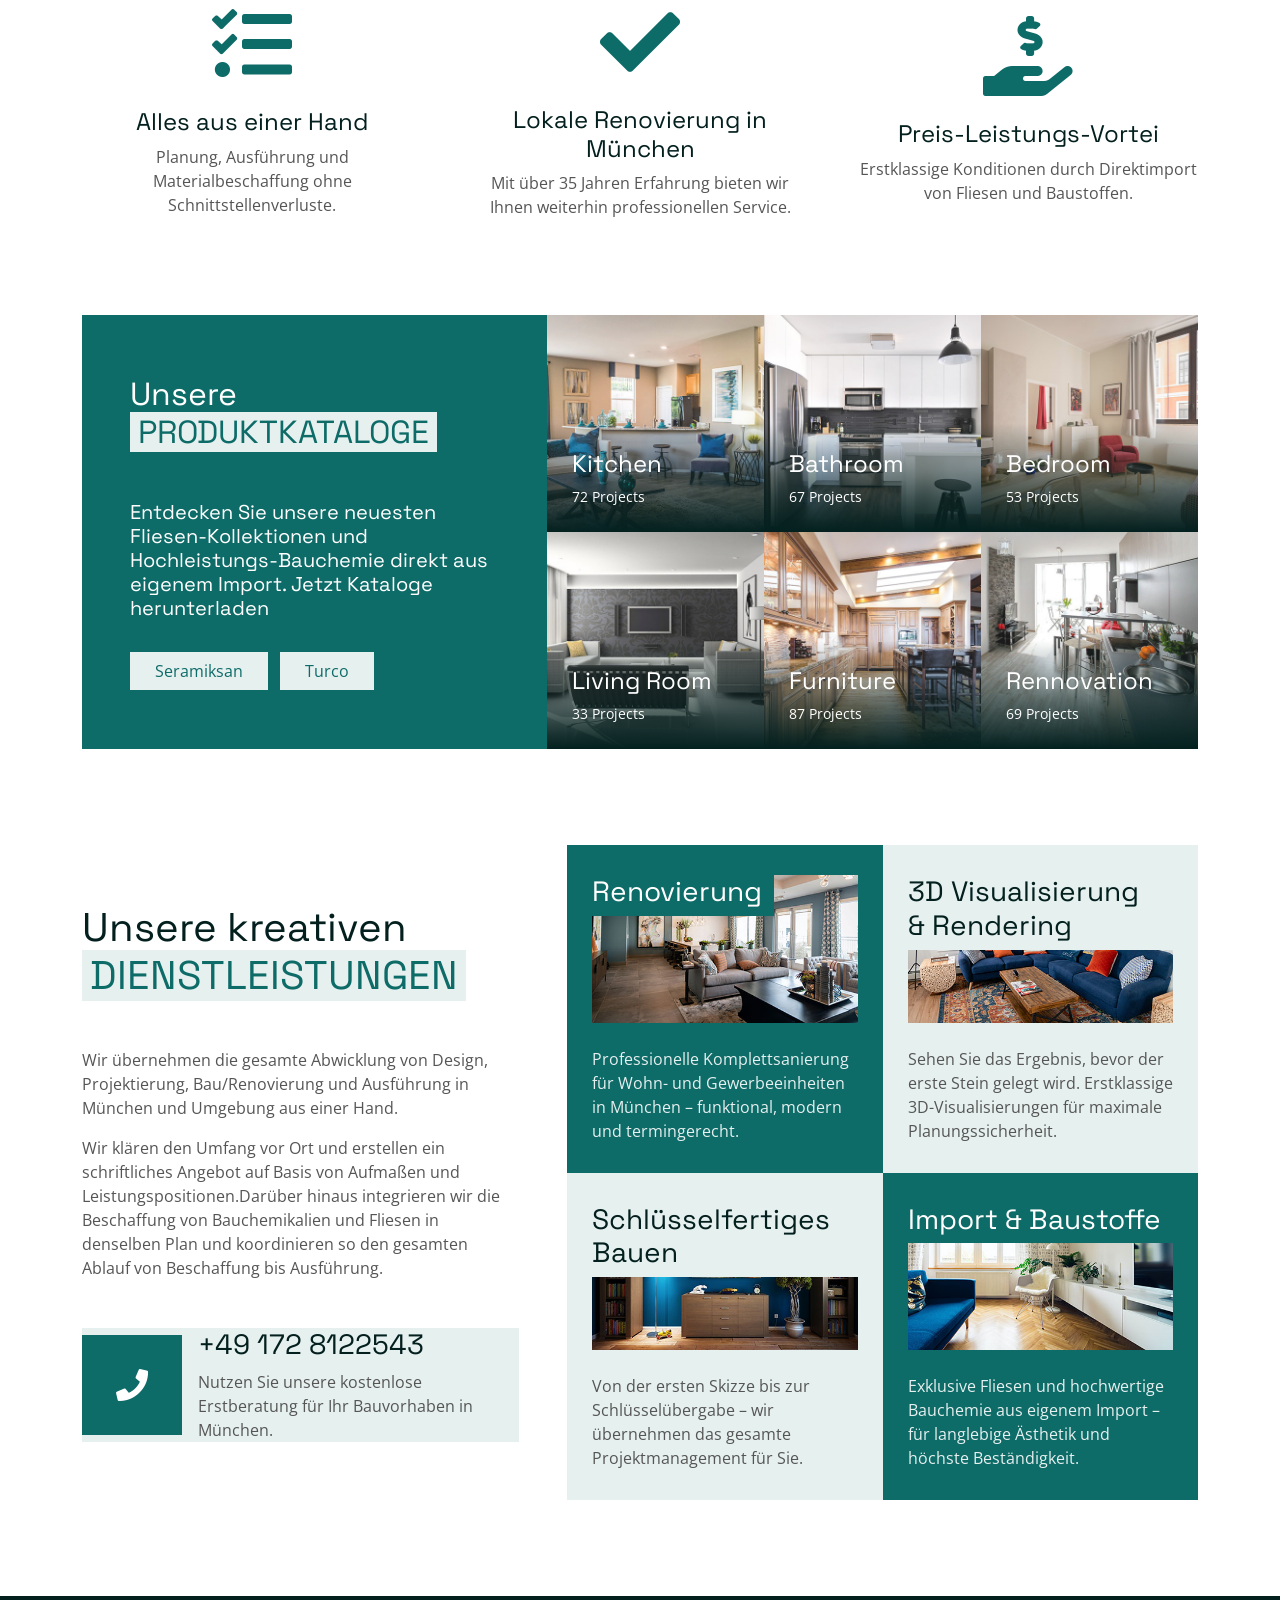
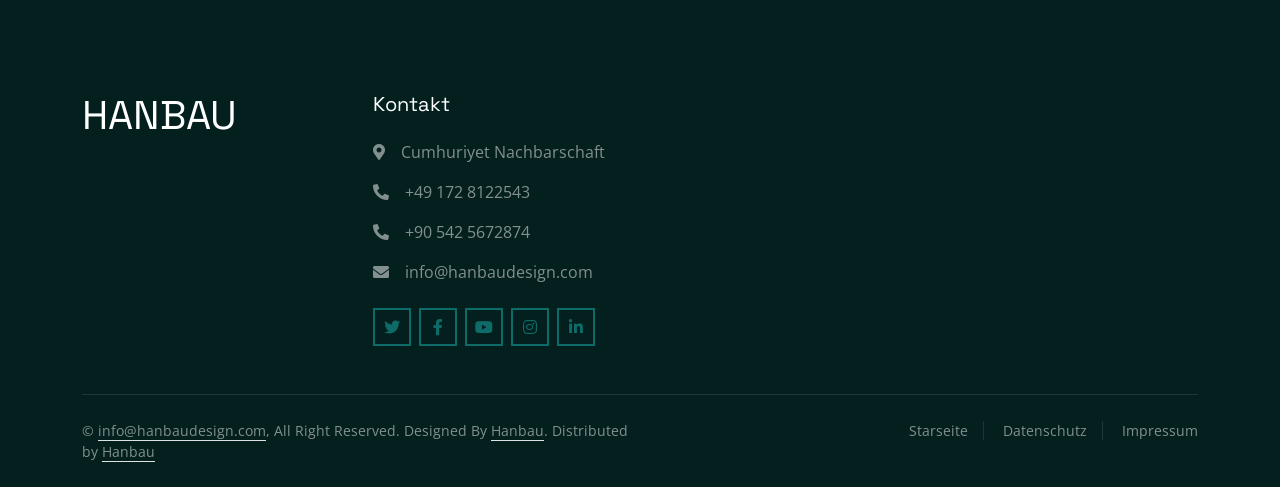
==== commit 15d77268: "false" ====
--- a/index.html
+++ b/index.html
@@ -9,7 +9,7 @@
     <meta content="" name="description">
     <script>
         // Bakım modu aktif ise maintenance.html'e yönlendir
-        const maintenanceMode = true; // false yaparak kapat
+        const maintenanceMode = false; // false yaparak kapat
         if (maintenanceMode) {
             window.location.href = '/maintenance.html';
         }
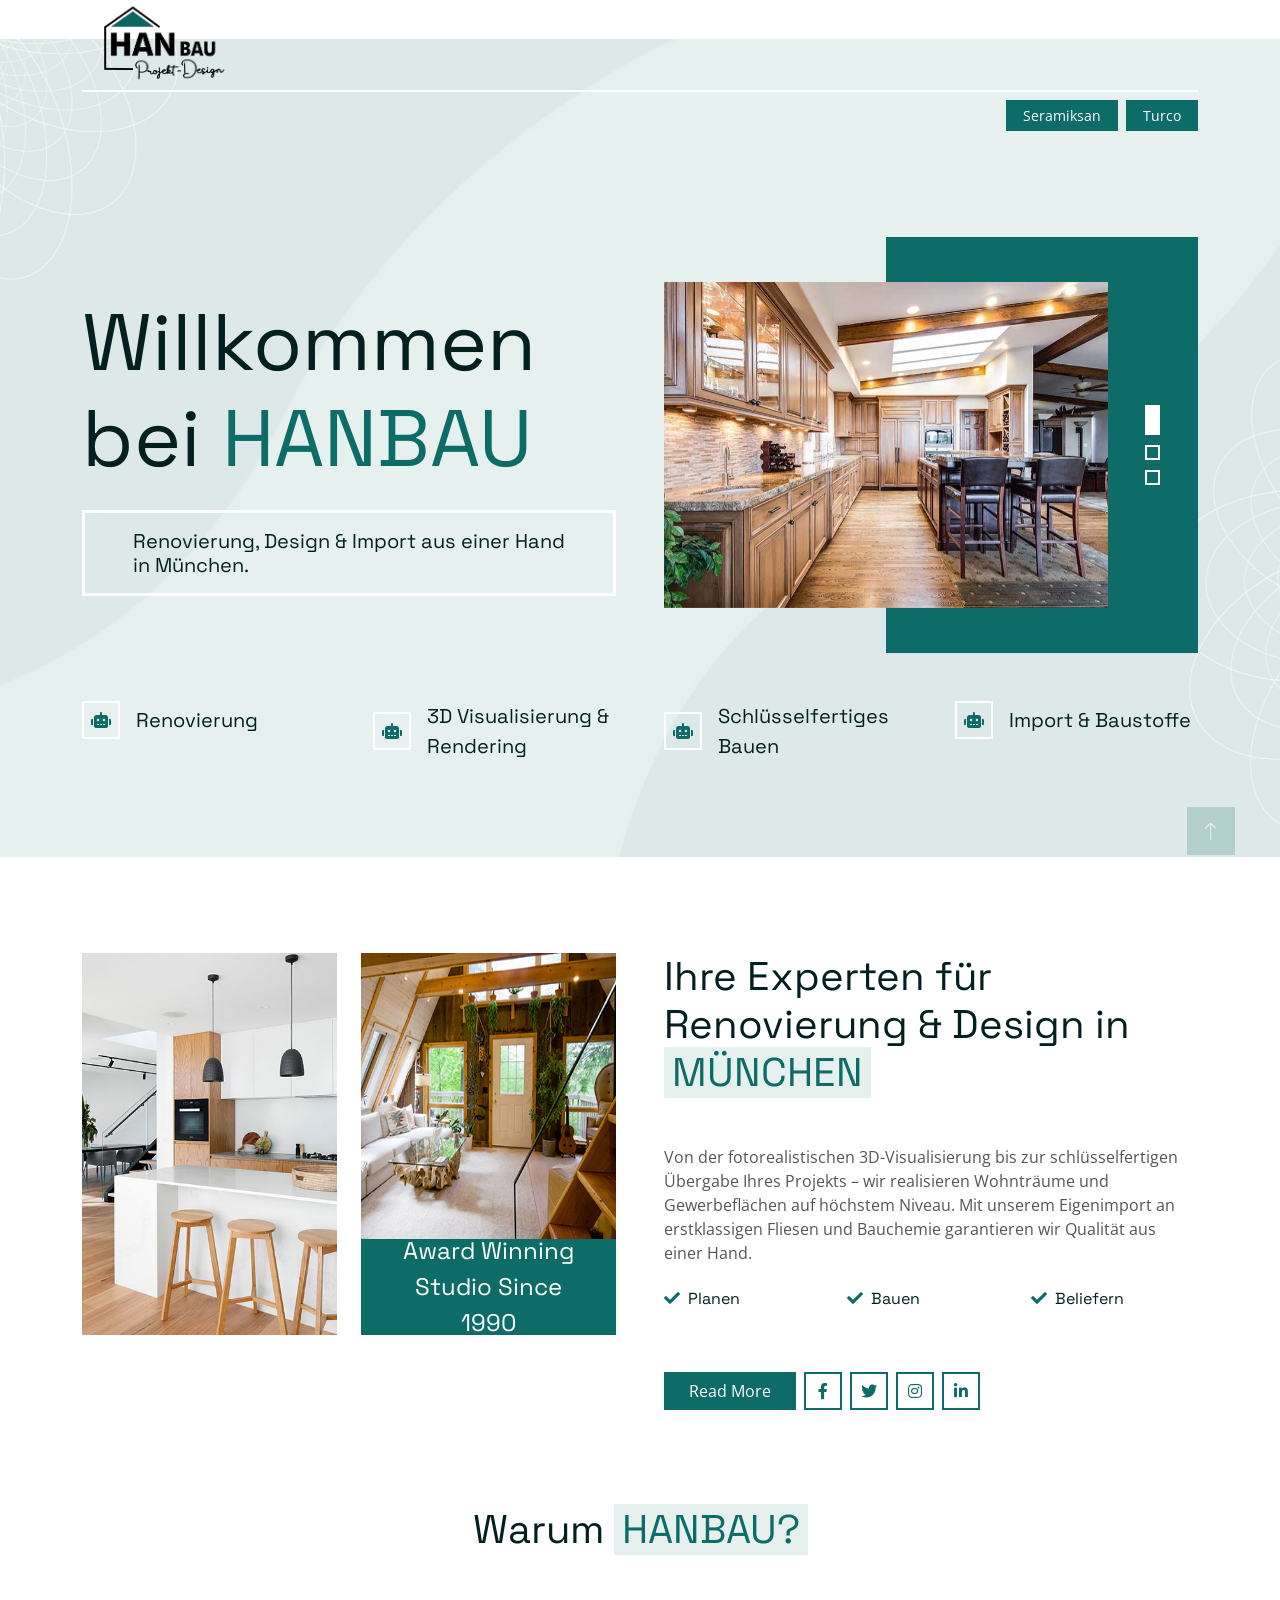
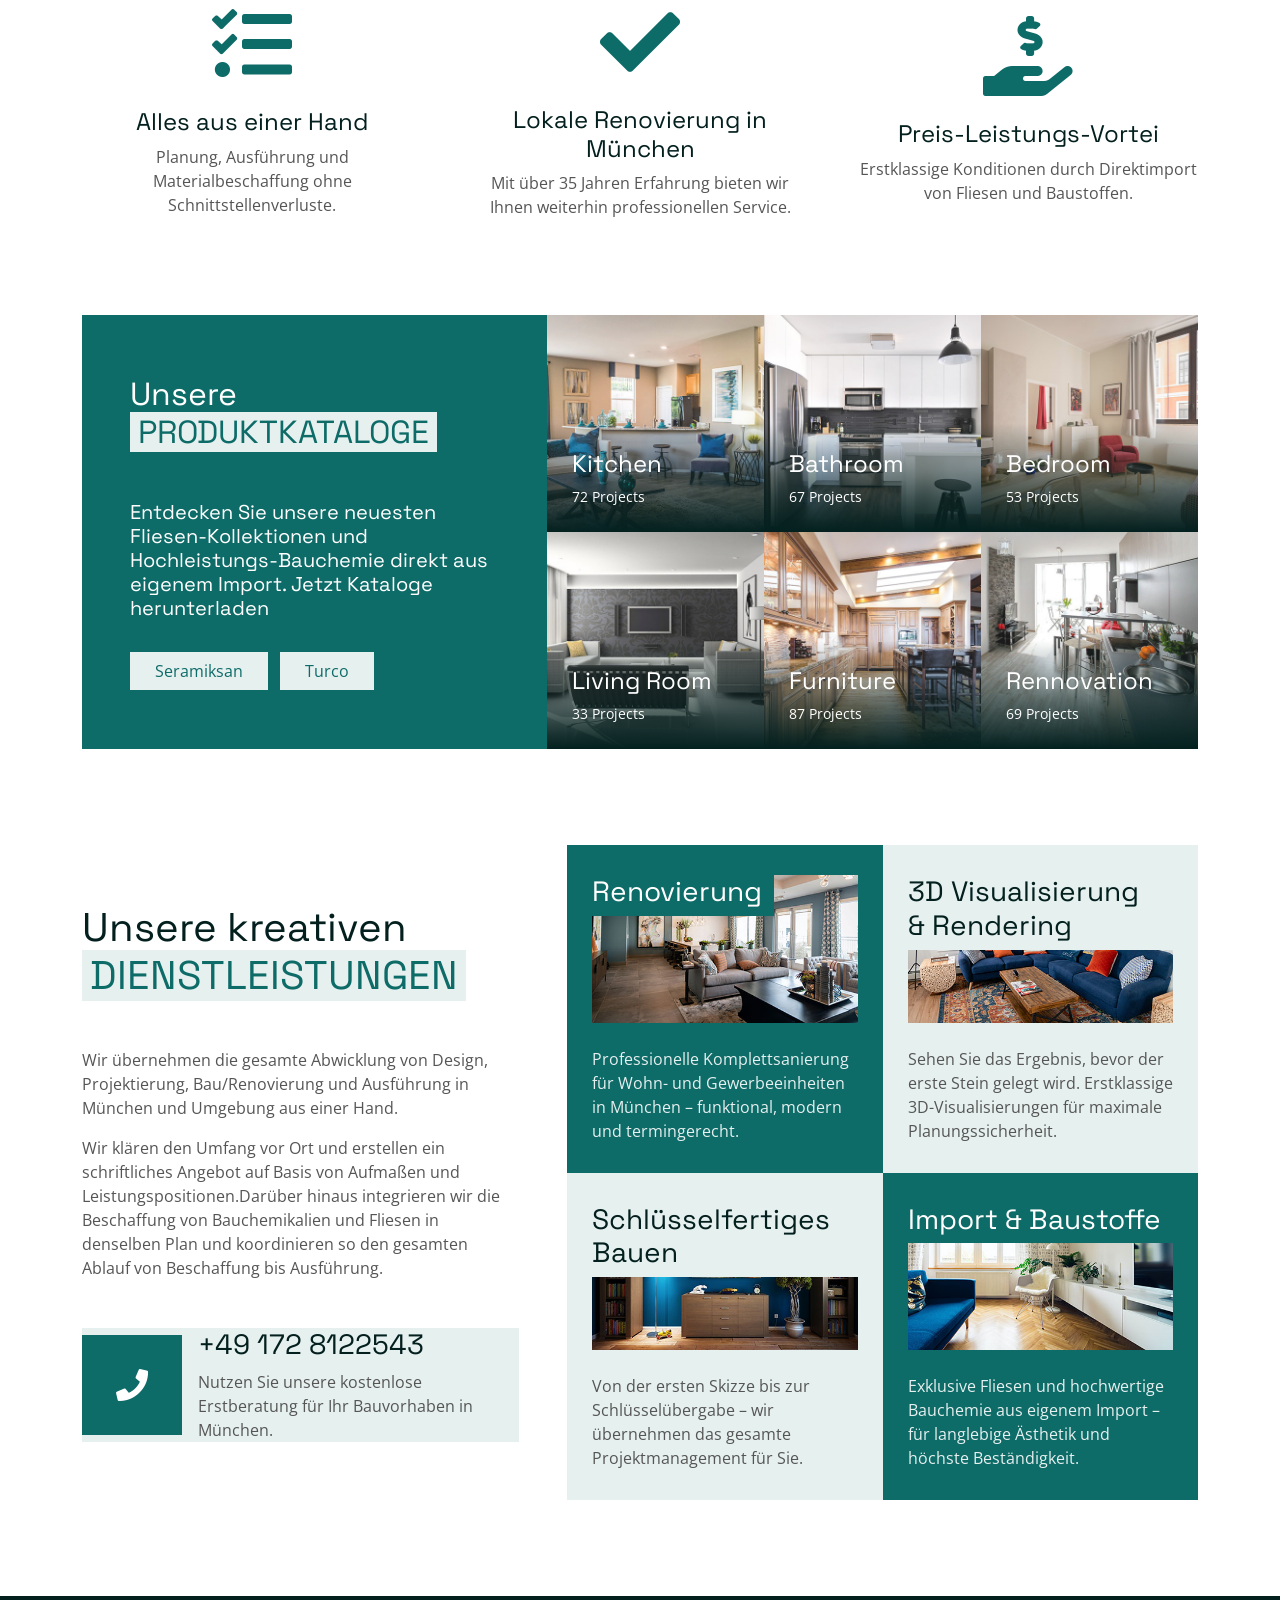
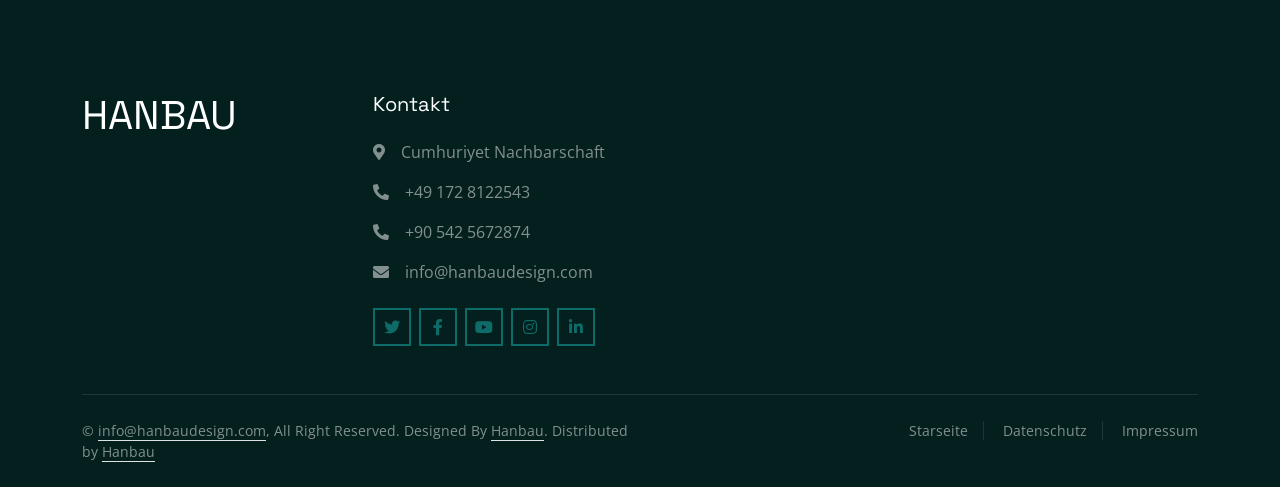
==== commit 1e07194e: "falsee" ====
--- a/index.html
+++ b/index.html
@@ -7,13 +7,13 @@
     <meta content="width=device-width, initial-scale=1.0" name="viewport">
     <meta content="" name="keywords">
     <meta content="" name="description">
-    <script>
+    <!-- <script>
         // Bakım modu aktif ise maintenance.html'e yönlendir
         const maintenanceMode = false; // false yaparak kapat
         if (maintenanceMode) {
             window.location.href = '/maintenance.html';
         }
-    </script>
+    </script> -->
     <!-- Favicon -->
     <link href="img/favicon.ico" rel="icon">
 
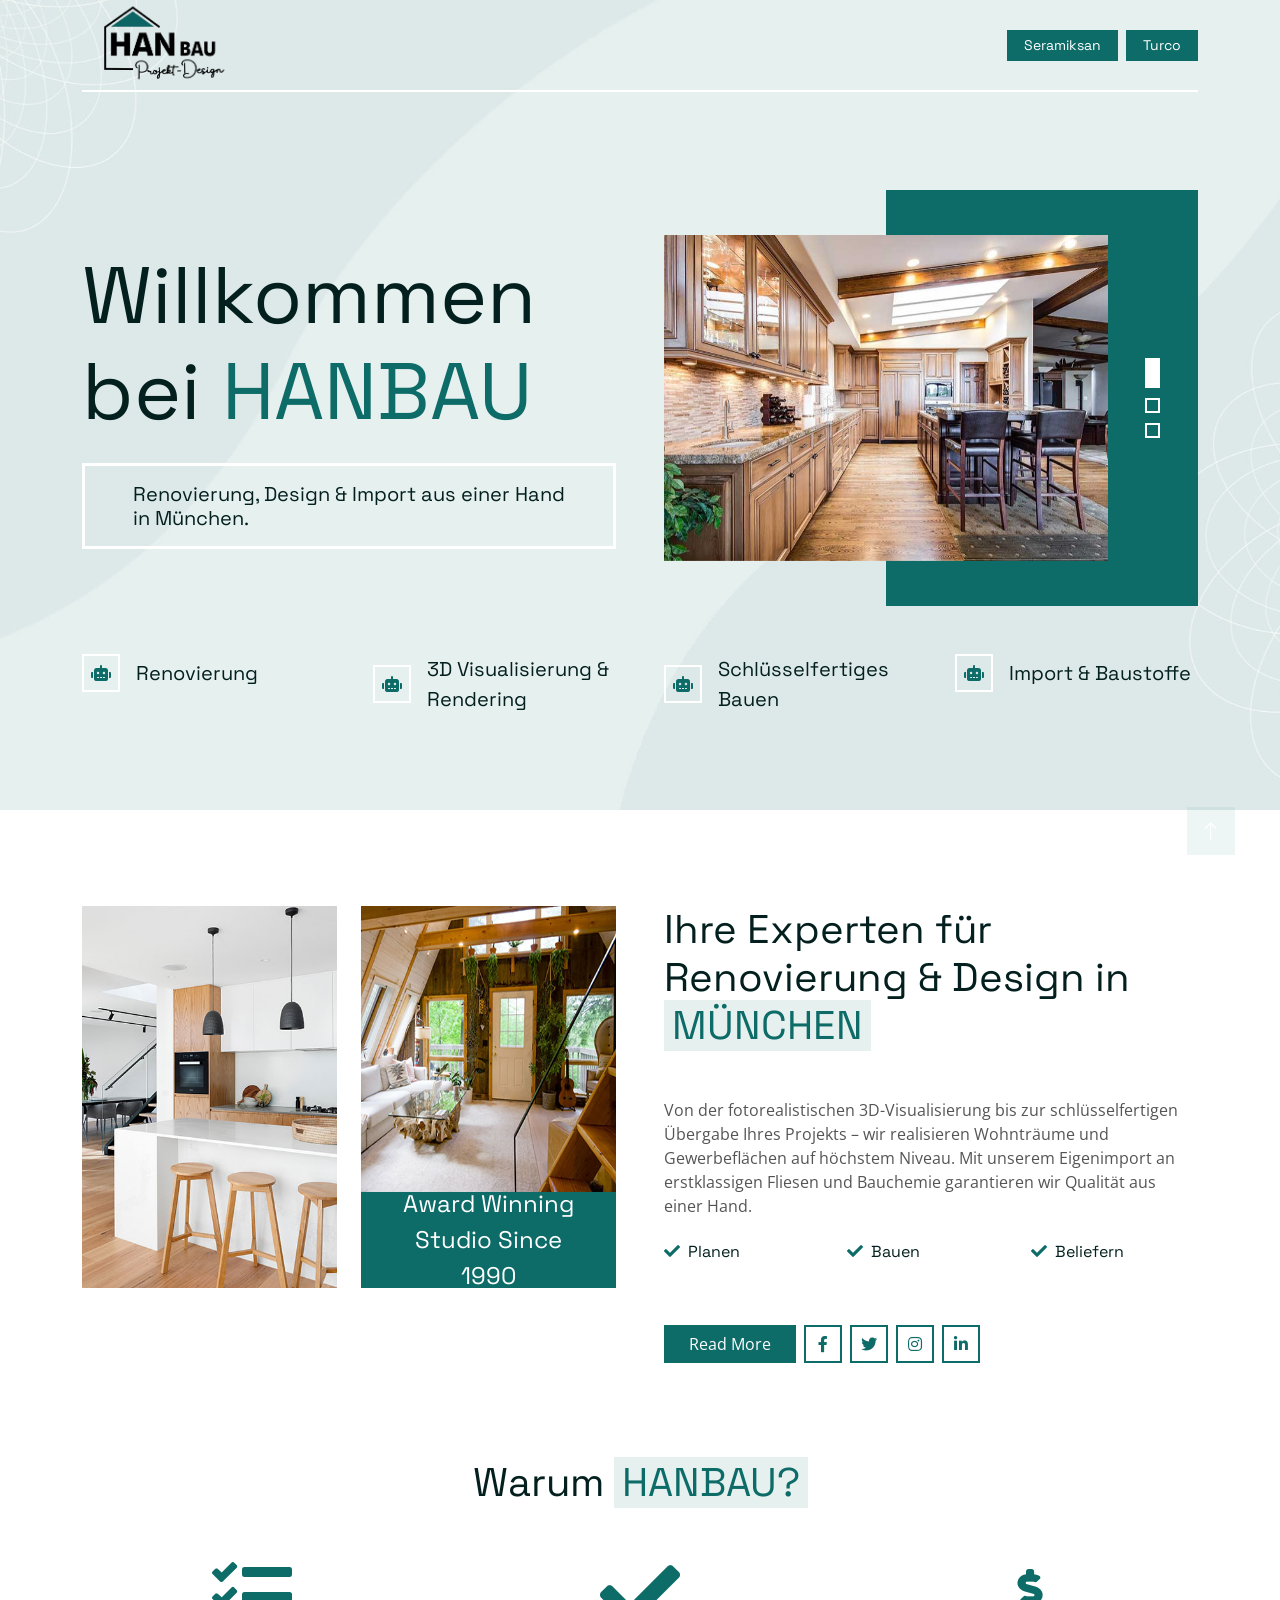
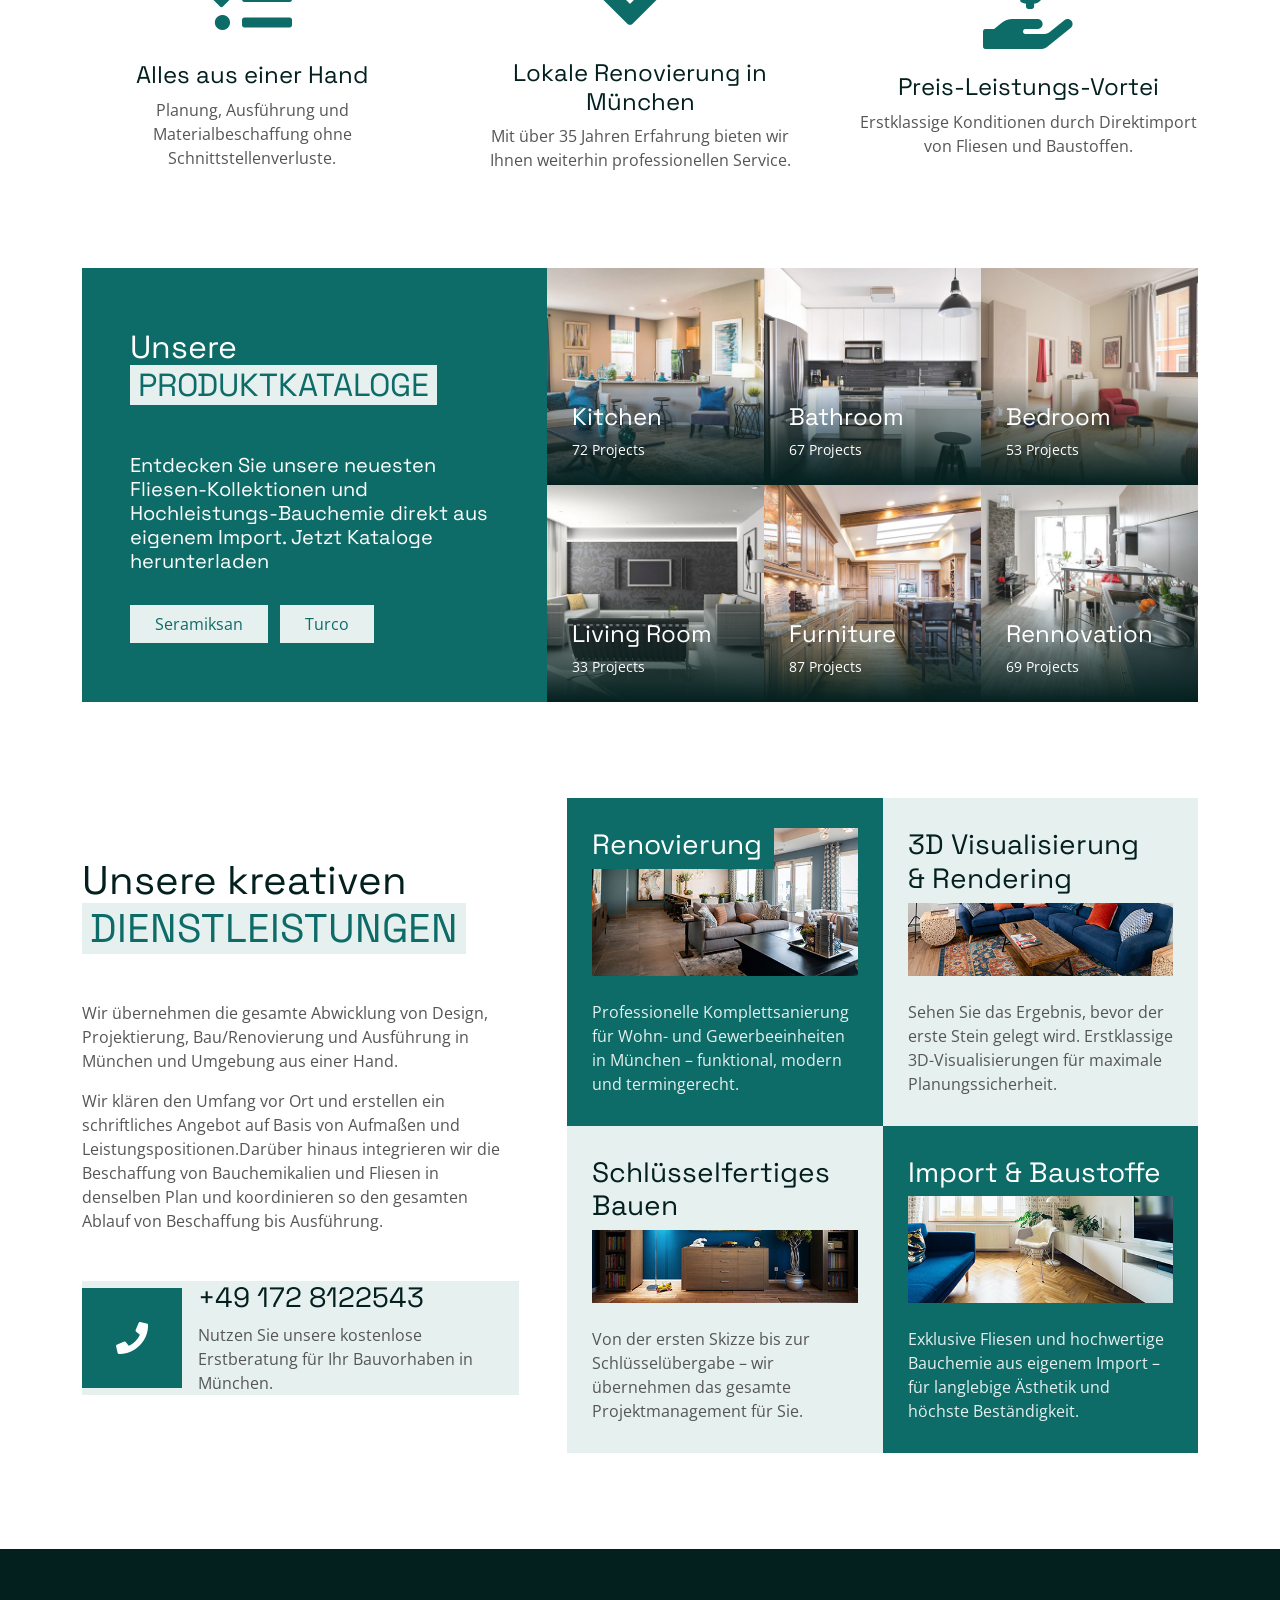
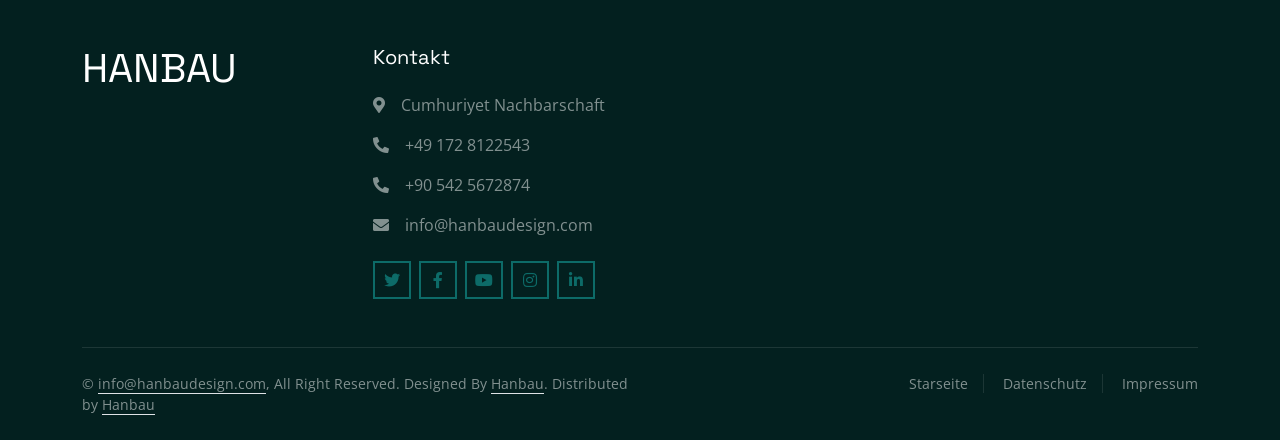
==== commit 1a056974: "navbar" ====
--- a/index.html
+++ b/index.html
@@ -59,7 +59,11 @@
 
 
                     </a>
-                    <button type="button" class="navbar-toggler ms-auto me-0" data-bs-toggle="collapse"
+                    <div class="d-flex ms-auto">
+                        <a class="btn btn-primary btn-sm px-3 me-2" href="pdf/seramiksan.pdf" target="_blank">Seramiksan</a>
+                        <a class="btn btn-primary btn-sm px-3" href="pdf/turco.pdf" target="_blank">Turco</a>
+                    </div>
+                    <button type="button" class="navbar-toggler ms-2 me-0" data-bs-toggle="collapse"
                         data-bs-target="#navbarCollapse">
                         <span class="navbar-toggler-icon"> </span>
                     </button>
@@ -86,16 +90,6 @@
         </div>
     </div>
     <!-- Navbar End -->
-    <!-- Brand Bar Start -->
-    <div class="container-fluid bg-light py-2">
-        <div class="container">
-            <div class="d-flex justify-content-end">
-                <a class="btn btn-primary btn-sm px-3 me-2" href="pdf/seramiksan.pdf" target="_blank">Seramiksan</a>
-                <a class="btn btn-primary btn-sm px-3" href="pdf/turco.pdf" target="_blank">Turco</a>
-            </div>
-        </div>
-    </div>
-    <!-- Brand Bar End -->
 
     <!-- Hero Start -->
     <div class="container-fluid pb-5 hero-header bg-light mb-5">
